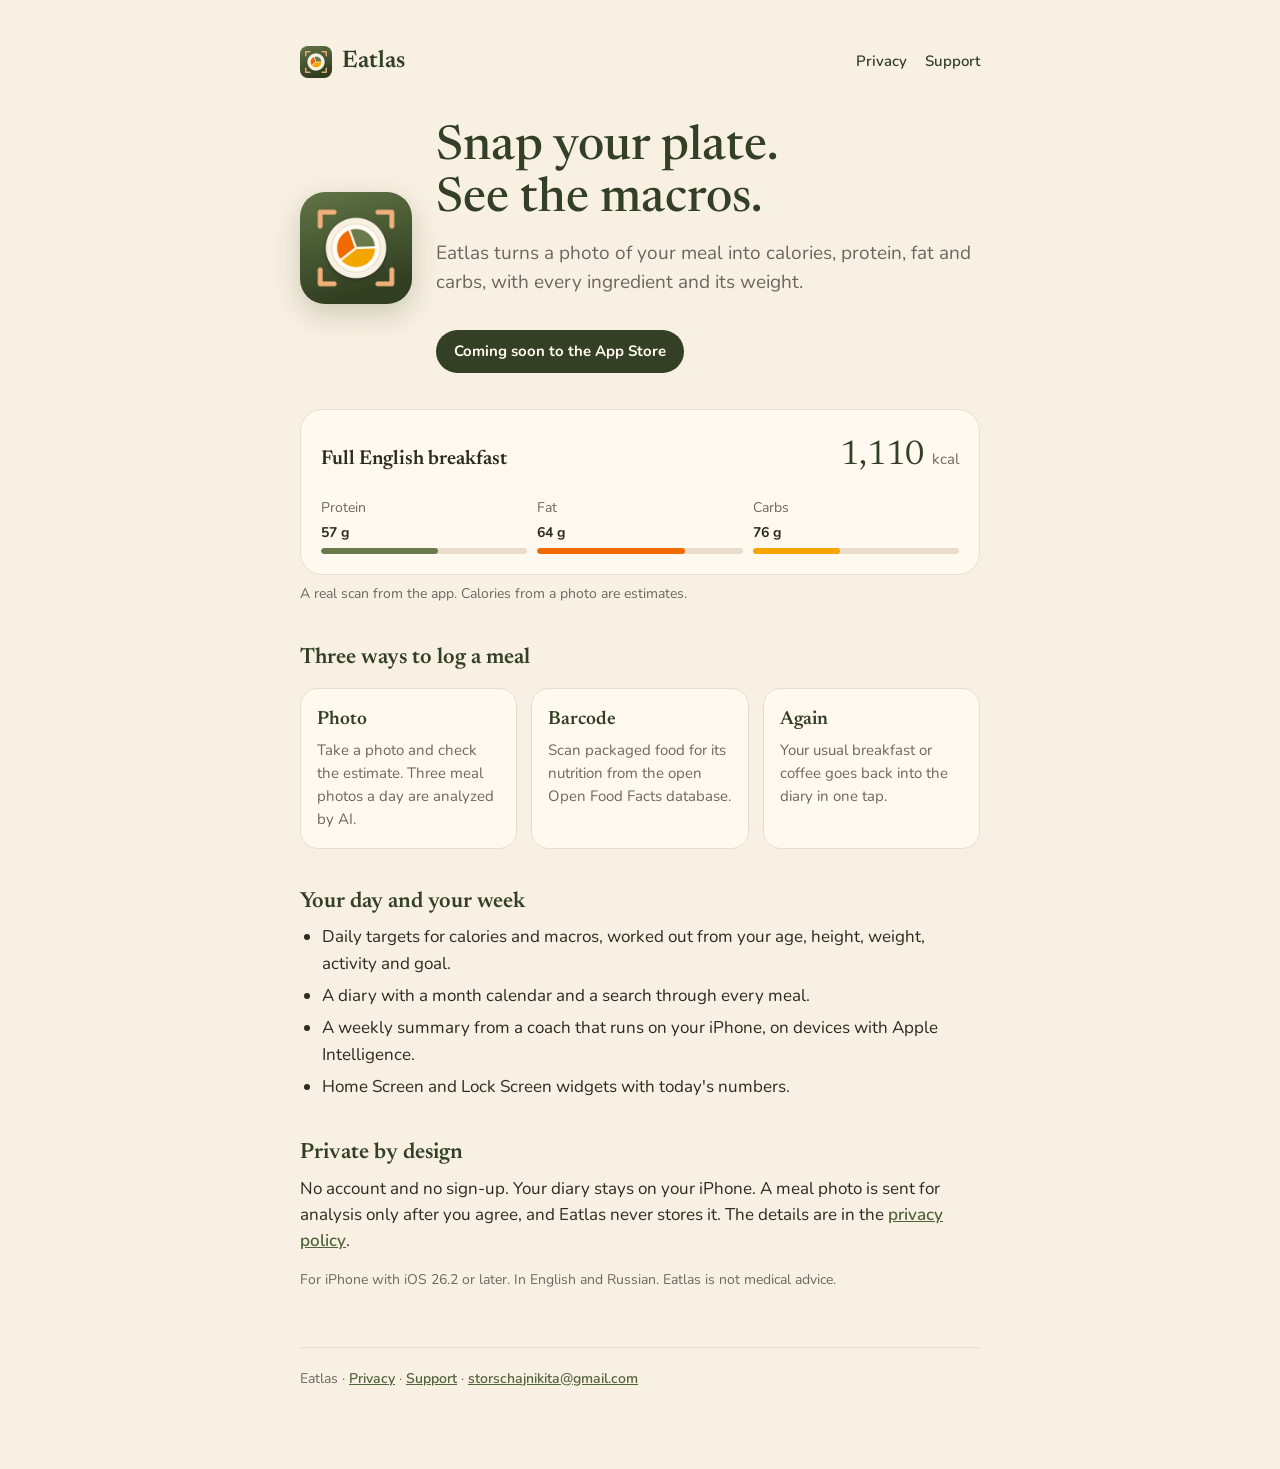
==== index.html @ 2243cfaa "Add the Eatlas landing page, privacy policy and support page Co-Authored-By: Claude Opus 5.5 <norepl" ====
<!doctype html>
<html lang="en">
<head>
<meta charset="utf-8">
<meta name="viewport" content="width=device-width, initial-scale=1, viewport-fit=cover">
<title>Eatlas · Photo Calorie Counter</title>
<meta name="description" content="Take a photo of your plate and see its calories, protein, fat and carbs. Coming soon to the App Store for iPhone.">
<link rel="preconnect" href="https://fonts.googleapis.com">
<link rel="preconnect" href="https://fonts.gstatic.com" crossorigin>
<link href="https://fonts.googleapis.com/css2?family=Newsreader:opsz,wght@6..72,500;6..72,600&family=Nunito:wght@400;600;700&display=swap" rel="stylesheet">
<link rel="icon" type="image/png" href="img/icon.png">
<link rel="apple-touch-icon" href="img/apple-touch-icon.png">
<link rel="stylesheet" href="style.css">
</head>
<body>
<main>
  <header class="site">
    <a class="wordmark" href="./"><img src="img/icon.png" alt="">Eatlas</a>
    <nav><a href="privacy.html">Privacy</a><a href="support.html">Support</a></nav>
  </header>

  <section class="hero">
    <img src="img/icon.png" alt="Eatlas app icon: a plate with a macro chart inside scan corners">
    <div>
      <h1>Snap your plate. See the macros.</h1>
      <p class="lead">Eatlas turns a photo of your meal into calories, protein, fat and carbs, with every ingredient and its weight.</p>
      <span class="soon">Coming soon to the App Store</span>
    </div>
  </section>

  <div class="plate" role="img" aria-label="Example: a full English breakfast, 1,110 kcal, protein 57 g, fat 64 g, carbs 76 g">
    <span class="dish">Full English breakfast</span>
    <span class="kcal">1,110 <small>kcal</small></span>
    <div class="macros">
      <div class="macro">Protein <b>57 g</b><span class="bar"><i style="width:57%;background:var(--protein)"></i></span></div>
      <div class="macro">Fat <b>64 g</b><span class="bar"><i style="width:72%;background:var(--fat)"></i></span></div>
      <div class="macro">Carbs <b>76 g</b><span class="bar"><i style="width:42%;background:var(--carbs)"></i></span></div>
    </div>
  </div>
  <p class="meta">A real scan from the app. Calories from a photo are estimates.</p>

  <h2>Three ways to log a meal</h2>
  <div class="ways">
    <div class="way"><h3>Photo</h3><p>Take a photo and check the estimate. Three meal photos a day are analyzed by AI.</p></div>
    <div class="way"><h3>Barcode</h3><p>Scan packaged food for its nutrition from the open Open Food Facts database.</p></div>
    <div class="way"><h3>Again</h3><p>Your usual breakfast or coffee goes back into the diary in one tap.</p></div>
  </div>

  <h2>Your day and your week</h2>
  <ul>
    <li>Daily targets for calories and macros, worked out from your age, height, weight, activity and goal.</li>
    <li>A diary with a month calendar and a search through every meal.</li>
    <li>A weekly summary from a coach that runs on your iPhone, on devices with Apple Intelligence.</li>
    <li>Home Screen and Lock Screen widgets with today's numbers.</li>
  </ul>

  <h2>Private by design</h2>
  <p>No account and no sign-up. Your diary stays on your iPhone. A meal photo is sent for analysis only after you agree, and Eatlas never stores it. The details are in the <a href="privacy.html">privacy policy</a>.</p>

  <p class="meta">For iPhone with iOS 26.2 or later. In English and Russian. Eatlas is not medical advice.</p>

  <footer>Eatlas · <a href="privacy.html">Privacy</a> · <a href="support.html">Support</a> ·
  <a href="mailto:storschajnikita@gmail.com">storschajnikita@gmail.com</a></footer>
</main>
</body>
</html>
---- style.css ----
:root {
  --bg: #F8F0E2;
  --surface: #FFF9EF;
  --text: #2C2A21;
  --muted: #6E675B;
  --line: #E9DECC;
  --olive: #52623B;
  --olive-dark: #344026;
  --olive-soft: #E5E9D9;
  --fat: #F06A00;
  --carbs: #F5A400;
  --protein: #6A7A4A;
  --serif: ui-serif, "Newsreader", "New York", Georgia, serif;
  --rounded: ui-rounded, "Nunito", "SF Pro Rounded", system-ui, -apple-system, sans-serif;
}

* { box-sizing: border-box; }

html { -webkit-text-size-adjust: 100%; }

body {
  margin: 0;
  background: var(--bg);
  color: var(--text);
  font-family: var(--rounded);
  font-size: 17px;
  line-height: 1.55;
}

main {
  max-width: 720px;
  margin: 0 auto;
  padding: 40px max(20px, env(safe-area-inset-right, 0px)) 80px max(20px, env(safe-area-inset-left, 0px));
}

header.site {
  display: flex;
  align-items: center;
  justify-content: space-between;
  gap: 16px;
  margin-bottom: 40px;
}

.wordmark {
  display: inline-flex;
  align-items: center;
  gap: 10px;
  font-family: var(--serif);
  font-weight: 600;
  font-size: 24px;
  color: var(--olive-dark);
  text-decoration: none;
}

.wordmark img { width: 32px; height: 32px; border-radius: 8px; }

header.site nav { display: flex; gap: 18px; font-size: 15px; font-weight: 600; }
header.site nav a { color: var(--olive-dark); text-decoration: none; padding: 10px 0; }
header.site nav a:hover { text-decoration: underline; }

h1 {
  font-family: var(--serif);
  font-weight: 500;
  font-size: clamp(32px, 7vw, 48px);
  line-height: 1.08;
  color: var(--olive-dark);
  margin: 0 0 12px;
  text-wrap: balance;
}

h2 {
  font-family: var(--serif);
  font-weight: 600;
  font-size: 22px;
  line-height: 1.25;
  color: var(--olive-dark);
  margin: 40px 0 8px;
}

h3 { font-size: 17px; font-weight: 700; margin: 28px 0 4px; }

p, ul { margin: 0 0 14px; }
ul { padding-left: 22px; }
li { margin-bottom: 6px; }

a { color: var(--olive); font-weight: 600; overflow-wrap: anywhere; }

.meta { font-size: 14px; color: var(--muted); }

.lead { font-size: 19px; color: var(--muted); max-width: 34em; }

.card {
  background: var(--surface);
  border: 1px solid var(--line);
  border-radius: 18px;
  padding: 18px 20px;
  margin: 24px 0;
}

footer {
  margin-top: 56px;
  padding-top: 20px;
  border-top: 1px solid var(--line);
  color: var(--muted);
  font-size: 14px;
}

/* Landing */

.hero { display: grid; grid-template-columns: 112px minmax(0, 1fr); gap: 24px; align-items: center; margin-bottom: 8px; }
.hero img { width: 112px; height: 112px; border-radius: 25px; box-shadow: 0 10px 28px rgba(52, 64, 38, .22); }
.soon {
  display: inline-block;
  margin-top: 18px;
  padding: 10px 18px;
  border-radius: 999px;
  background: var(--olive-dark);
  color: #FFF9EF;
  font-weight: 700;
  font-size: 15px;
}

.plate {
  margin: 36px 0 8px;
  background: var(--surface);
  border: 1px solid var(--line);
  border-radius: 22px;
  padding: 20px;
  display: grid;
  grid-template-columns: minmax(0, 1fr) auto;
  gap: 8px 16px;
  align-items: baseline;
}
.plate .dish { font-family: var(--serif); font-size: 20px; font-weight: 600; }
.plate .kcal { font-family: var(--serif); font-size: 34px; font-variant-numeric: tabular-nums; color: var(--olive-dark); }
.plate .kcal small { font-family: var(--rounded); font-size: 15px; color: var(--muted); }
.macros { grid-column: 1 / -1; display: grid; grid-template-columns: repeat(3, minmax(0, 1fr)); gap: 10px; margin-top: 6px; }
.macro { display: flex; flex-direction: column; gap: 4px; font-size: 14px; color: var(--muted); }
.macro b { color: var(--text); font-variant-numeric: tabular-nums; }
.bar { height: 6px; border-radius: 3px; background: var(--line); overflow: hidden; }
.bar i { display: block; height: 100%; border-radius: 3px; }

.ways { display: grid; grid-template-columns: repeat(3, minmax(0, 1fr)); gap: 14px; margin: 16px 0; }
.way { background: var(--surface); border: 1px solid var(--line); border-radius: 18px; padding: 16px; }
.way h3 { margin: 0 0 4px; font-family: var(--serif); font-size: 19px; font-weight: 600; color: var(--olive-dark); }
.way p { margin: 0; font-size: 15px; color: var(--muted); }

@media (max-width: 560px) {
  .hero { grid-template-columns: 1fr; gap: 16px; }
  .hero img { width: 88px; height: 88px; border-radius: 20px; }
  .ways { grid-template-columns: 1fr; }
  header.site { flex-wrap: wrap; }
}
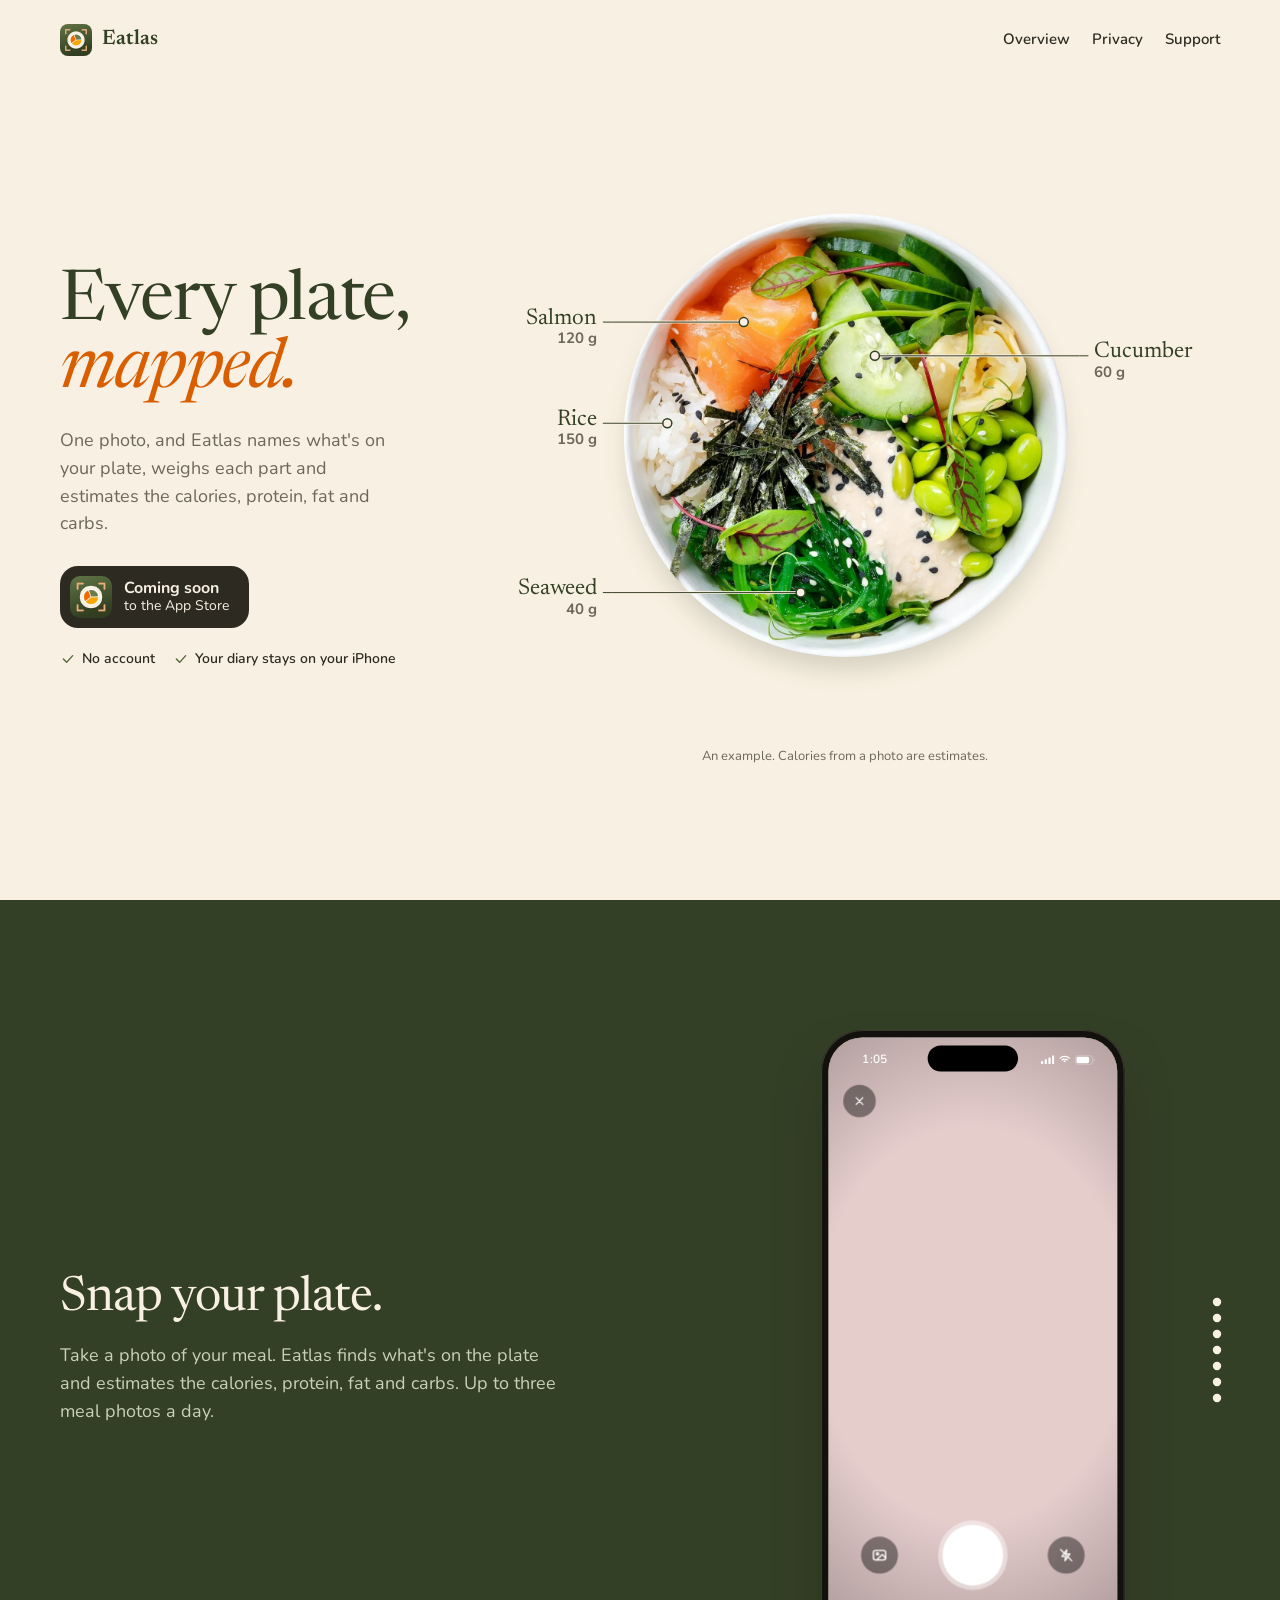
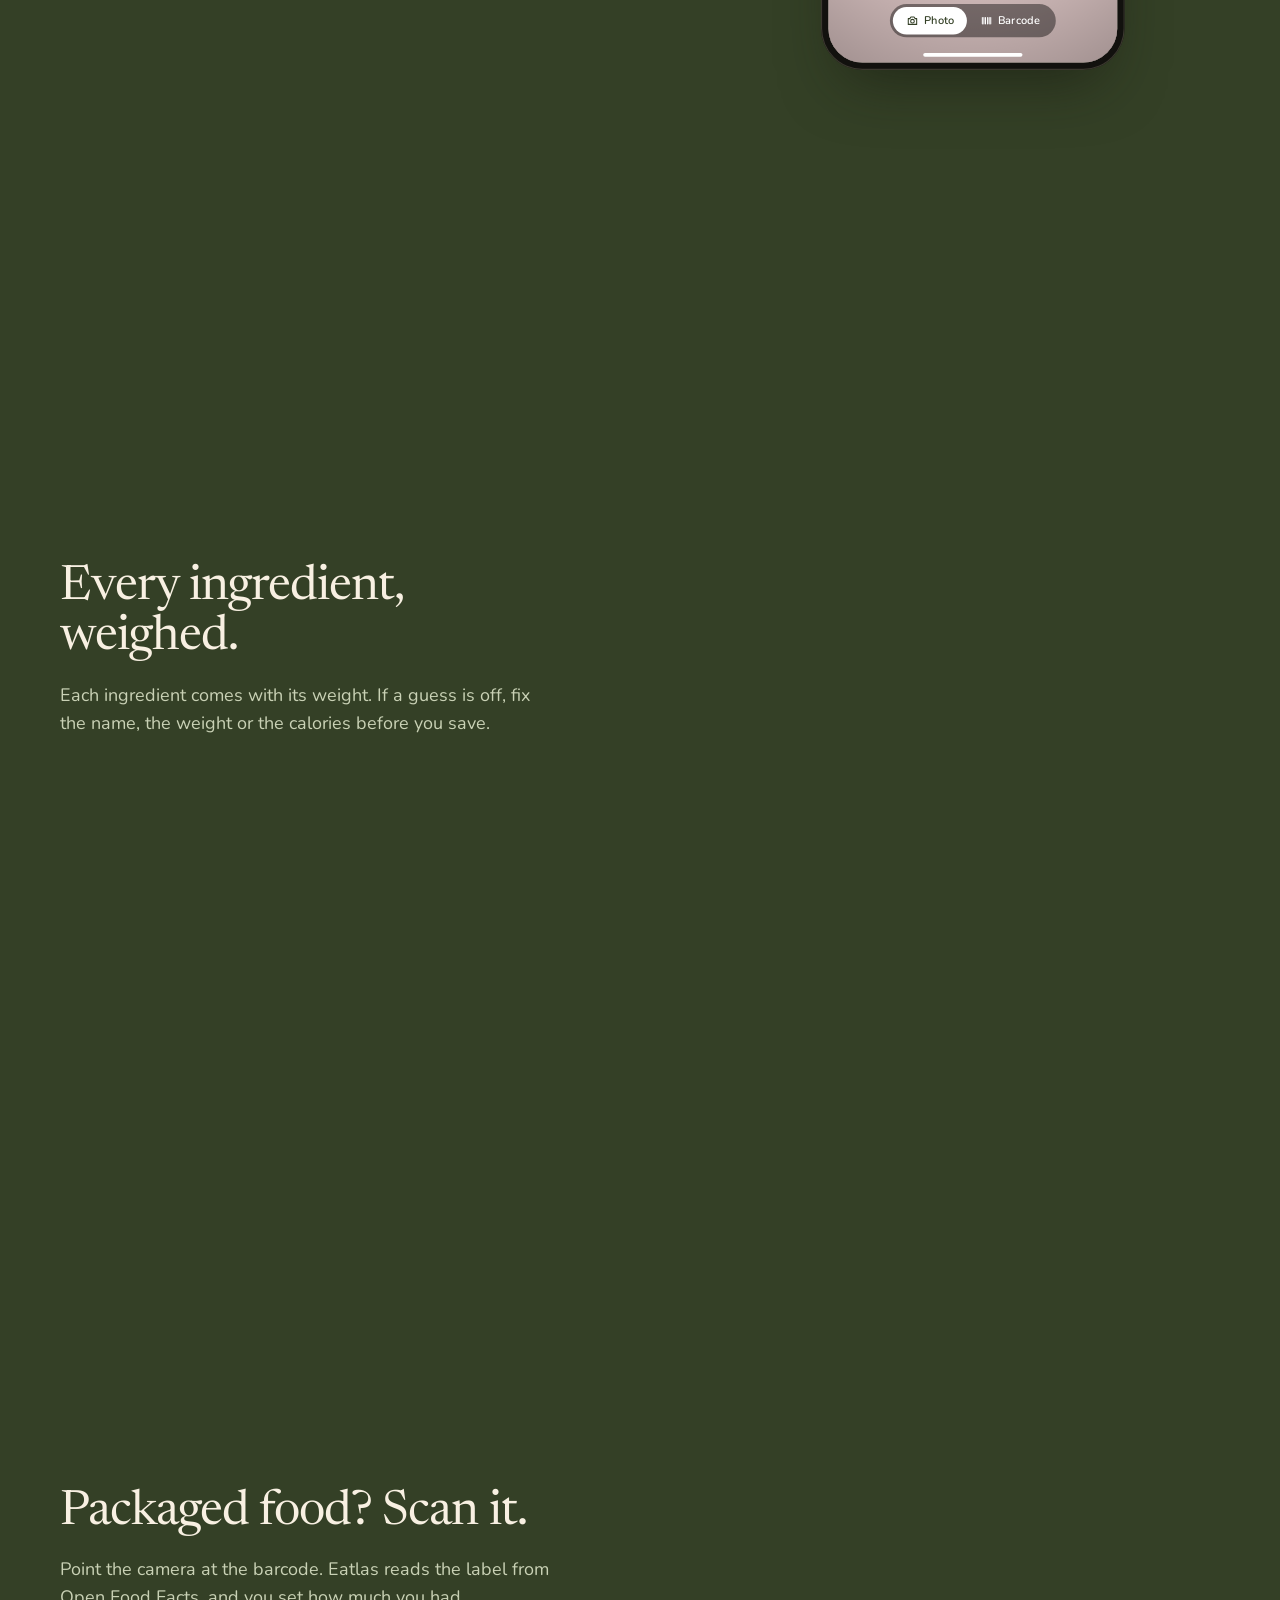
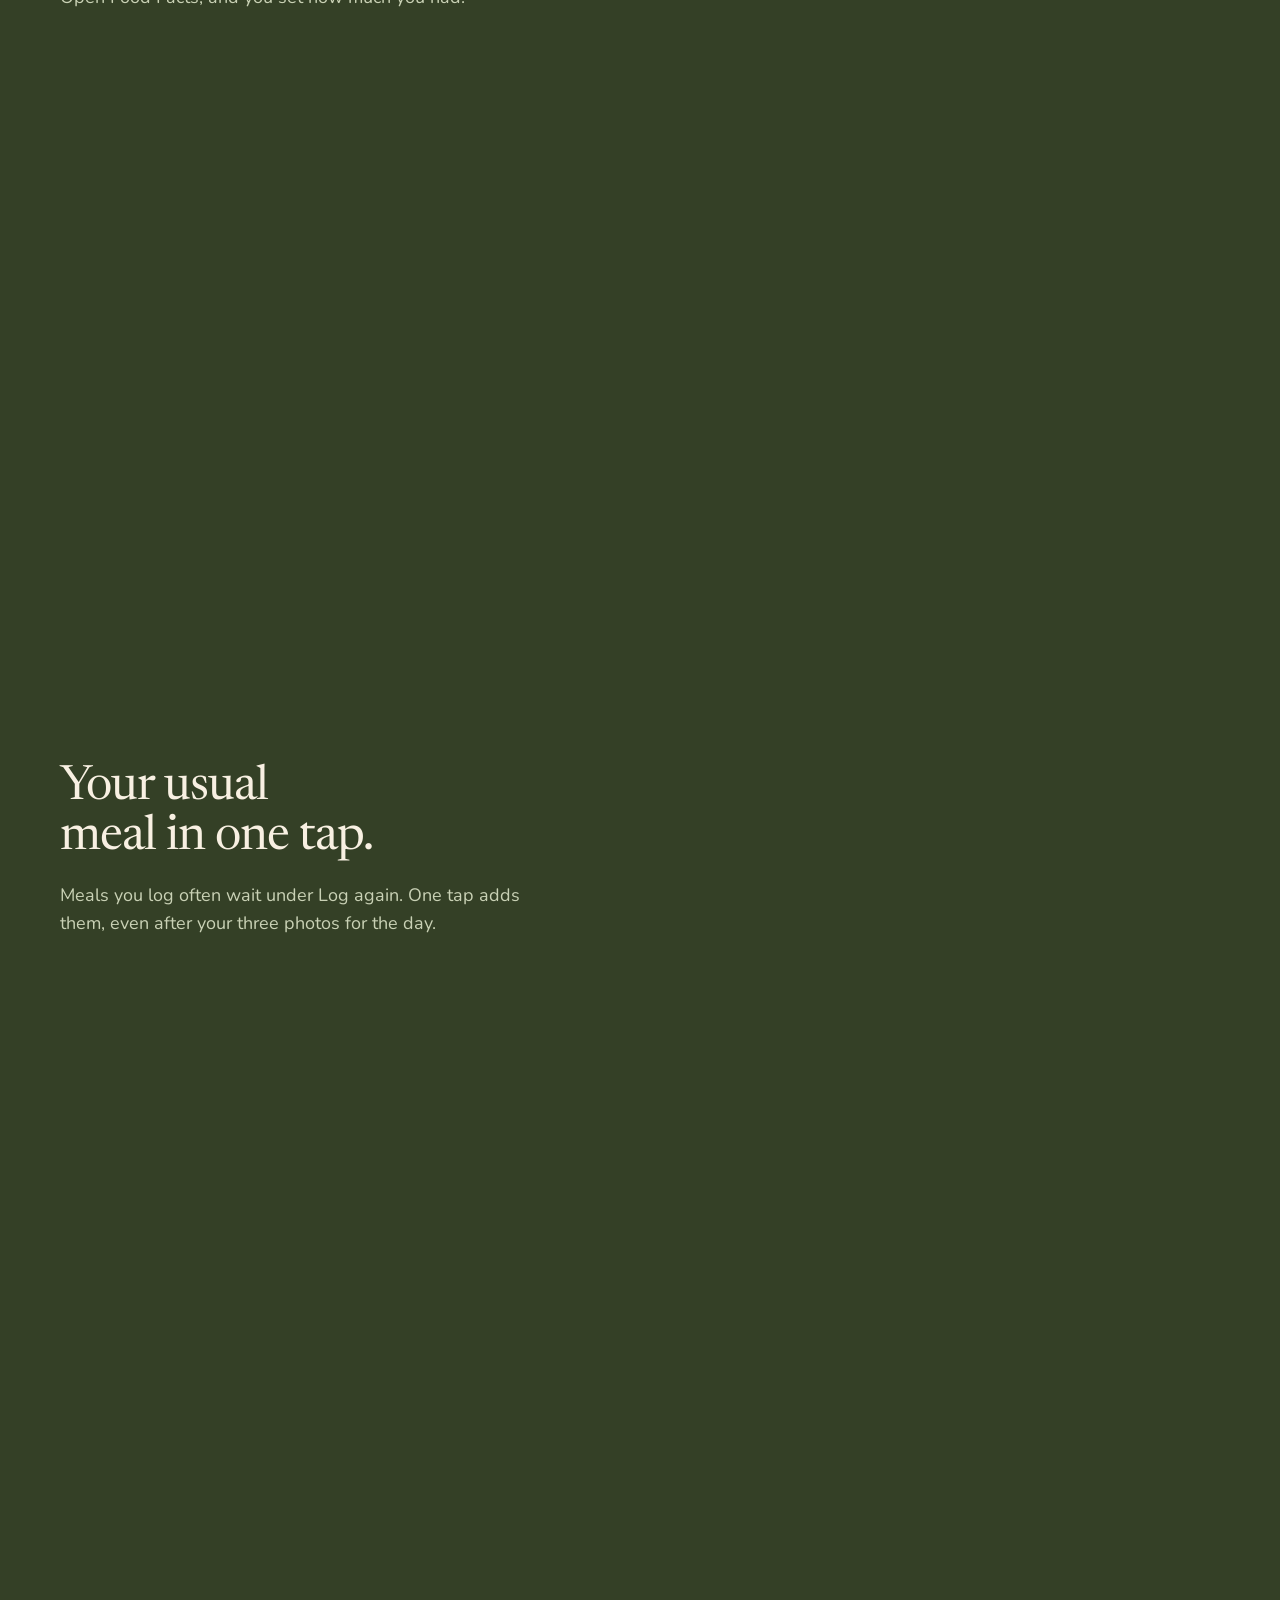
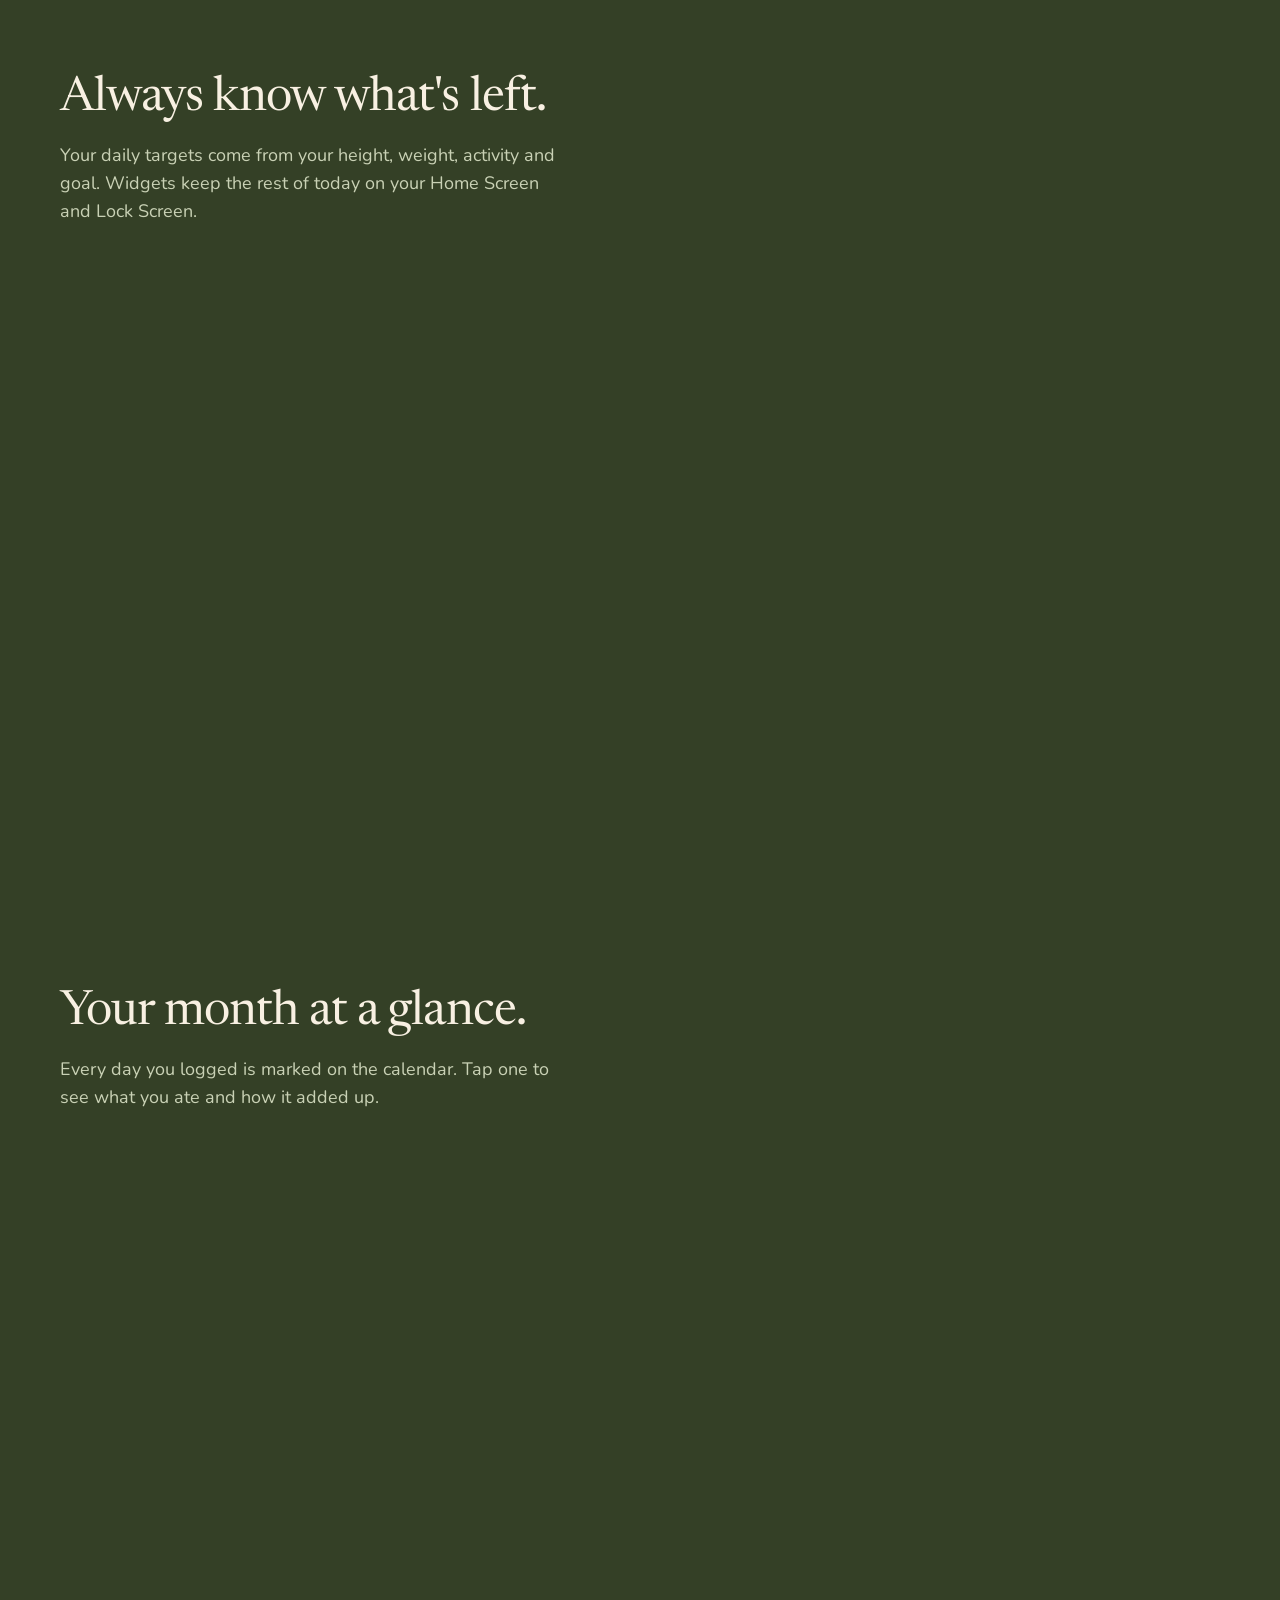
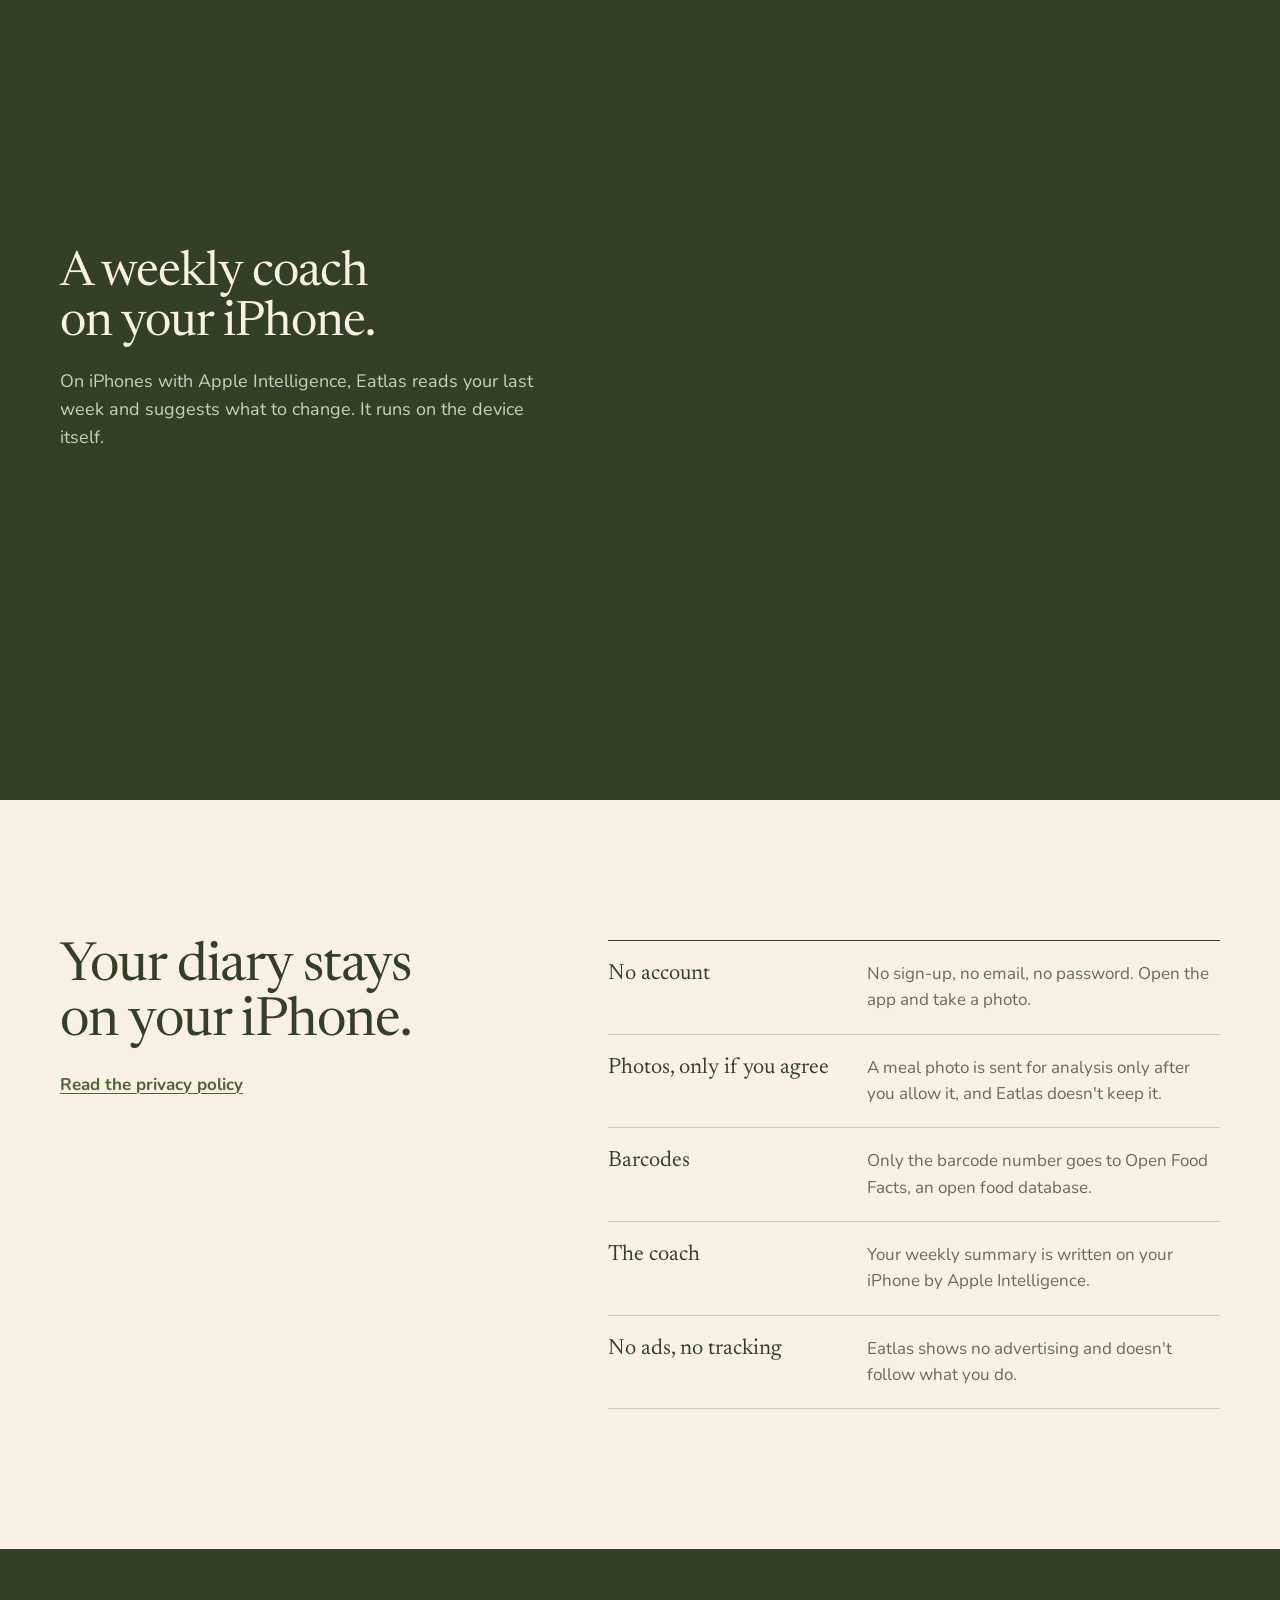
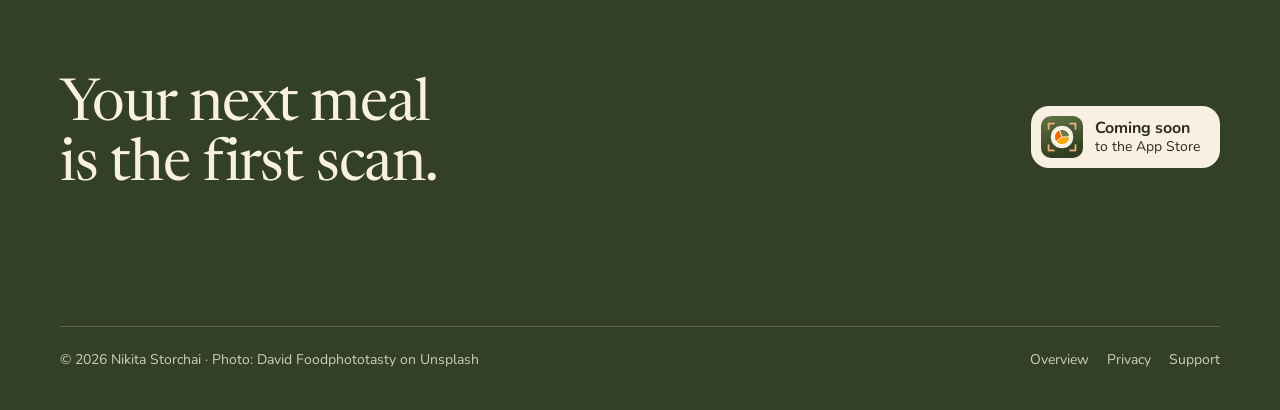
==== commit c5c2d31a: "Rebuild the landing page around a mapped plate and a step-by-step story The hero is a real top-down " ====
--- a/index.html
+++ b/index.html
@@ -4,63 +4,126 @@
 <meta charset="utf-8">
 <meta name="viewport" content="width=device-width, initial-scale=1, viewport-fit=cover">
 <title>Eatlas · Photo Calorie Counter</title>
-<meta name="description" content="Take a photo of your plate and see its calories, protein, fat and carbs. Coming soon to the App Store for iPhone.">
+<meta name="description" content="Take a photo of your plate and Eatlas names every ingredient, weighs it and estimates the calories, protein, fat and carbs. No account. Coming soon to the App Store for iPhone.">
+<meta property="og:type" content="website">
+<meta property="og:title" content="Eatlas: Photo Calorie Counter">
+<meta property="og:description" content="Take a photo of your plate and Eatlas names every ingredient, weighs it and estimates the calories, protein, fat and carbs.">
+<meta property="og:url" content="https://ogphantom.github.io/eatlas-site/">
+<meta name="theme-color" content="#F8F0E2">
+<link rel="icon" type="image/png" href="img/icon.png">
+<link rel="apple-touch-icon" href="img/apple-touch-icon.png">
 <link rel="preconnect" href="https://fonts.googleapis.com">
 <link rel="preconnect" href="https://fonts.gstatic.com" crossorigin>
-<link href="https://fonts.googleapis.com/css2?family=Newsreader:opsz,wght@6..72,500;6..72,600&family=Nunito:wght@400;600;700&display=swap" rel="stylesheet">
-<link rel="icon" type="image/png" href="img/icon.png">
-<link rel="apple-touch-icon" href="img/apple-touch-icon.png">
-<link rel="stylesheet" href="style.css">
+<link rel="stylesheet" href="https://fonts.googleapis.com/css2?family=Newsreader:ital,opsz,wght@0,6..72,400;0,6..72,600;1,6..72,400&family=Nunito:wght@400;500;600;700&display=swap">
+<link rel="preload" as="image" href="img/plate.webp" type="image/webp">
+<link rel="stylesheet" href="assets/eatlas.css?v=59e4a2d7">
 </head>
 <body>
 <main>
-  <header class="site">
-    <a class="wordmark" href="./"><img src="img/icon.png" alt="">Eatlas</a>
-    <nav><a href="privacy.html">Privacy</a><a href="support.html">Support</a></nav>
-  </header>
-
   <section class="hero">
-    <img src="img/icon.png" alt="Eatlas app icon: a plate with a macro chart inside scan corners">
-    <div>
-      <h1>Snap your plate. See the macros.</h1>
-      <p class="lead">Eatlas turns a photo of your meal into calories, protein, fat and carbs, with every ingredient and its weight.</p>
-      <span class="soon">Coming soon to the App Store</span>
+    <div class="wrap">
+      <header class="site"><a class="word" href="./"><img src="img/icon.png" alt="">Eatlas</a><nav aria-label="Site"><a href="./" aria-current="page">Overview</a><a href="privacy.html">Privacy</a><a href="support.html">Support</a></nav></header>
+      <div class="grid">
+        <div>
+          <h1>Every plate, <em>mapped.</em></h1>
+          <p class="lede">One photo, and Eatlas names what's on your plate, weighs each part and estimates the calories, protein, fat and carbs.</p>
+          <div class="store"><img src="img/icon.png" alt=""><span><b>Coming soon</b>to the App Store</span></div>
+          <ul class="facts">
+            <li><svg class="ico" width="16" height="16" viewBox="0 0 24 24" aria-hidden="true"><path d="M5 12l5 5 9-10"/></svg>No account</li>
+            <li><svg class="ico" width="16" height="16" viewBox="0 0 24 24" aria-hidden="true"><path d="M5 12l5 5 9-10"/></svg>Your diary stays on your iPhone</li>
+          </ul>
+        </div>
+        <figure class="atlas">
+          <svg viewBox="0 0 1000 700" role="img" aria-label="A salmon poke bowl, mapped: salmon 120 g, rice 150 g, seaweed 40 g, cucumber 60 g, edamame 50 g and sesame sauce 20 g; about 623 kcal">
+            <defs>
+              <linearGradient id="sw" x1="0" y1="0" x2="0" y2="1"><stop offset="0" stop-color="#EFAE79" stop-opacity="0"/><stop offset=".9" stop-color="#EFAE79" stop-opacity=".55"/><stop offset="1" stop-color="#F06A00"/></linearGradient>
+              <clipPath id="bc"><circle cx="500" cy="350" r="296"/></clipPath>
+              <filter id="sh" x="-20%" y="-20%" width="140%" height="140%"><feGaussianBlur stdDeviation="18"/></filter>
+            </defs>
+            <circle cx="500" cy="372" r="288" fill="#344026" opacity=".2" filter="url(#sh)"/>
+            <image href="img/plate.webp" x="193.9" y="43.9" width="612.2" height="612.2" clip-path="url(#bc)"/>
+            <g clip-path="url(#bc)"><rect class="sweep" x="180" y="-70" width="640" height="120"/></g>
+          </svg>
+          <p class="total" aria-hidden="true"><b><span data-t="k">0</span> kcal</b> <span><i>· </i>protein <span data-t="p">0</span> g</span> <span>· fat <span data-t="f">0</span> g</span> <span>· carbs <span data-t="c">0</span> g</span></p>
+          <ul aria-hidden="true"></ul>
+          <figcaption>An example. Calories from a photo are estimates.</figcaption>
+        </figure>
+      </div>
     </div>
   </section>
 
-  <div class="plate" role="img" aria-label="Example: a full English breakfast, 1,110 kcal, protein 57 g, fat 64 g, carbs 76 g">
-    <span class="dish">Full English breakfast</span>
-    <span class="kcal">1,110 <small>kcal</small></span>
-    <div class="macros">
-      <div class="macro">Protein <b>57 g</b><span class="bar"><i style="width:57%;background:var(--protein)"></i></span></div>
-      <div class="macro">Fat <b>64 g</b><span class="bar"><i style="width:72%;background:var(--fat)"></i></span></div>
-      <div class="macro">Carbs <b>76 g</b><span class="bar"><i style="width:42%;background:var(--carbs)"></i></span></div>
+  <section class="story" id="story" aria-label="How Eatlas works">
+    <div class="wrap grid">
+      <div class="steps">
+        <div class="step" data-bg="#344026" data-fg="#F8F0E2" data-sub="#C9D1B5">
+          <h2>Snap your plate.</h2>
+          <p>Take a photo of your meal. Eatlas finds what's on the plate and estimates the calories, protein, fat and carbs. Up to three meal photos a day.</p>
+          <div class="devwrap inline" data-scene="0" aria-hidden="true"></div>
+        </div>
+        <div class="step" data-bg="#F8F0E2" data-fg="#344026" data-sub="#6E675B">
+          <h2>Every ingredient, weighed.</h2>
+          <p>Each ingredient comes with its weight. If a guess is off, fix the name, the weight or the calories before you save.</p>
+          <div class="devwrap inline" data-scene="1" aria-hidden="true"></div>
+        </div>
+        <div class="step" data-bg="#F8F0E2" data-fg="#344026" data-sub="#6E675B">
+          <h2>Packaged food? Scan it.</h2>
+          <p>Point the camera at the barcode. Eatlas reads the label from Open Food Facts, and you set how much you had.</p>
+          <div class="devwrap inline" data-scene="2" aria-hidden="true"></div>
+        </div>
+        <div class="step" data-bg="#FBE6D3" data-fg="#344026" data-sub="#6E675B">
+          <h2>Your usual meal in one tap.</h2>
+          <p>Meals you log often wait under Log again. One tap adds them, even after your three photos for the day.</p>
+          <div class="devwrap inline" data-scene="3" aria-hidden="true"></div>
+        </div>
+        <div class="step" data-bg="#F8F0E2" data-fg="#344026" data-sub="#6E675B">
+          <h2>Always know what's left.</h2>
+          <p>Your daily targets come from your height, weight, activity and goal. Widgets keep the rest of today on your Home Screen and Lock Screen.</p>
+          <div class="devwrap inline" data-scene="4" aria-hidden="true"></div>
+        </div>
+        <div class="step" data-bg="#344026" data-fg="#F8F0E2" data-sub="#C9D1B5">
+          <h2>Your month at a glance.</h2>
+          <p>Every day you logged is marked on the calendar. Tap one to see what you ate and how it added up.</p>
+          <div class="devwrap inline" data-scene="5" aria-hidden="true"></div>
+        </div>
+        <div class="step" data-bg="#2C2A21" data-fg="#F8F0E2" data-sub="#B9B1A2">
+          <h2>A weekly coach on your iPhone.</h2>
+          <p>On iPhones with Apple Intelligence, Eatlas reads your last week and suggests what to change. It runs on the device itself.</p>
+          <div class="devwrap inline" data-scene="6" aria-hidden="true"></div>
+        </div>
+      </div>
+      <div class="sticky" aria-hidden="true">
+        <div class="devwrap" data-stage></div>
+        <div class="dots"><i class="on"></i><i></i><i></i><i></i><i></i><i></i><i></i></div>
+      </div>
     </div>
-  </div>
-  <p class="meta">A real scan from the app. Calories from a photo are estimates.</p>
+  </section>
 
-  <h2>Three ways to log a meal</h2>
-  <div class="ways">
-    <div class="way"><h3>Photo</h3><p>Take a photo and check the estimate. Three meal photos a day are analyzed by AI.</p></div>
-    <div class="way"><h3>Barcode</h3><p>Scan packaged food for its nutrition from the open Open Food Facts database.</p></div>
-    <div class="way"><h3>Again</h3><p>Your usual breakfast or coffee goes back into the diary in one tap.</p></div>
-  </div>
+  <section class="private">
+    <div class="wrap grid">
+      <div>
+        <h2>Your diary stays on your iPhone.</h2>
+        <a class="more" href="privacy.html">Read the privacy policy</a>
+      </div>
+      <dl>
+        <div><dt>No account</dt><dd>No sign-up, no email, no password. Open the app and take a photo.</dd></div>
+        <div><dt>Photos, only if you agree</dt><dd>A meal photo is sent for analysis only after you allow it, and Eatlas doesn't keep it.</dd></div>
+        <div><dt>Barcodes</dt><dd>Only the barcode number goes to Open Food Facts, an open food database.</dd></div>
+        <div><dt>The coach</dt><dd>Your weekly summary is written on your iPhone by Apple Intelligence.</dd></div>
+        <div><dt>No ads, no tracking</dt><dd>Eatlas shows no advertising and doesn't follow what you do.</dd></div>
+      </dl>
+    </div>
+  </section>
 
-  <h2>Your day and your week</h2>
-  <ul>
-    <li>Daily targets for calories and macros, worked out from your age, height, weight, activity and goal.</li>
-    <li>A diary with a month calendar and a search through every meal.</li>
-    <li>A weekly summary from a coach that runs on your iPhone, on devices with Apple Intelligence.</li>
-    <li>Home Screen and Lock Screen widgets with today's numbers.</li>
-  </ul>
-
-  <h2>Private by design</h2>
-  <p>No account and no sign-up. Your diary stays on your iPhone. A meal photo is sent for analysis only after you agree, and Eatlas never stores it. The details are in the <a href="privacy.html">privacy policy</a>.</p>
-
-  <p class="meta">For iPhone with iOS 26.2 or later. In English and Russian. Eatlas is not medical advice.</p>
-
-  <footer>Eatlas · <a href="privacy.html">Privacy</a> · <a href="support.html">Support</a> ·
-  <a href="mailto:storschajnikita@gmail.com">storschajnikita@gmail.com</a></footer>
+  <section class="end">
+    <div class="wrap">
+      <div class="grid">
+        <h2>Your next meal is the first scan.</h2>
+        <div class="store light"><img src="img/icon.png" alt=""><span><b>Coming soon</b>to the App Store</span></div>
+      </div>
+      <footer class="foot"><span>© 2026 Nikita Storchai · Photo: David Foodphototasty on Unsplash</span><nav aria-label="Footer"><a href="./">Overview</a><a href="privacy.html">Privacy</a><a href="support.html">Support</a></nav></footer>
+    </div>
+  </section>
 </main>
+<script src="assets/eatlas.js?v=c442934b"></script>
 </body>
 </html>
--- a/assets/eatlas.css
+++ b/assets/eatlas.css
@@ -0,0 +1,431 @@
+/* Eatlas site. Colours and type are the app's NutriColors and NutriTypography. */
+:root {
+  --cream: #F8F0E2; --surface: #FFF9EF; --elev: #FFFCF5;
+  --olive: #52623B; --olive-dark: #344026; --olive-soft: #E5E9D9;
+  --apricot: #EFAE79; --apricot-soft: #FBE6D3; --apricot-ink: #9A5320; --sand: #E9D9BE;
+  --protein: #6A7A4A; --fat: #F06A00; --carbs: #F5A400;
+  --protein-ink: #52623B; --fat-ink: #B04A00; --carbs-ink: #8A5A00;
+  --ink: #2C2A21; --text: #2C2A21; --muted: #6E675B; --divider: #E9DECC;
+  --on-olive: #C9D1B5; --on-ink: #B9B1A2;
+  --serif: ui-serif, "New York", "Newsreader", Georgia, serif;
+  --round: ui-rounded, "SF Pro Rounded", "Nunito", system-ui, -apple-system, sans-serif;
+  --gl: max(20px, env(safe-area-inset-left, 0px));
+  --gr: max(20px, env(safe-area-inset-right, 0px));
+  color-scheme: light;
+}
+* { box-sizing: border-box; }
+html { -webkit-text-size-adjust: 100%; }
+body { margin: 0; font: 400 17px/1.55 var(--round); color: var(--text); background: var(--cream); -webkit-font-smoothing: antialiased; }
+img { display: block; max-width: 100%; }
+h1, h2, h3, p, ul, ol, dl, dd { margin: 0; }
+h1, h2, h3 { text-wrap: balance; font-weight: 400; }
+a { color: inherit; text-underline-offset: .18em; text-decoration-thickness: 1px; }
+::selection { background: var(--apricot); color: var(--ink); }
+:focus-visible { outline: 3px solid var(--olive-dark); outline-offset: 3px; border-radius: 6px; }
+.end :focus-visible, .story :focus-visible { outline-color: currentColor; }
+.wrap { max-width: 1200px; margin: 0 auto; padding-left: var(--gl); padding-right: var(--gr); }
+.vh { position: absolute; width: 1px; height: 1px; overflow: hidden; clip: rect(0 0 0 0); white-space: nowrap; }
+
+/* ===== header, store pill, facts ===== */
+.site { display: flex; flex-wrap: wrap; align-items: center; justify-content: space-between; gap: 8px 16px; padding-block: 18px; }
+.site .word { display: flex; align-items: center; gap: 10px; font: 600 21px/1 var(--serif); text-decoration: none; color: var(--olive-dark); }
+.site .word img { width: 32px; height: 32px; border-radius: 8px; }
+.site nav { display: flex; gap: 22px; font-size: 15px; font-weight: 600; }
+.site nav a { text-decoration: none; padding-block: 10px; }
+.site nav a:hover, .foot a:hover { text-decoration: underline; }
+.store { display: inline-flex; align-items: center; gap: 12px; padding: 10px 20px 10px 10px; border-radius: 18px; background: var(--ink); color: var(--cream); line-height: 1.2; font-size: 14px; text-decoration: none; }
+.store img { width: 42px; height: 42px; border-radius: 10px; }
+.store b { display: block; font-size: 16px; font-weight: 700; }
+.store.light { background: var(--cream); color: var(--ink); }
+.facts { display: flex; flex-wrap: wrap; gap: 6px 18px; margin-top: 20px; padding: 0; list-style: none; font-size: 14px; font-weight: 600; }
+.facts li { display: flex; align-items: center; gap: 6px; }
+.facts svg { color: var(--olive); flex: none; }
+
+/* ===== hero: the plate, mapped ===== */
+.hero { overflow-x: clip; }
+.hero > .wrap { min-height: 100svh; display: flex; flex-direction: column; }
+.hero .grid { flex: 1; display: grid; grid-template-columns: minmax(0, .8fr) minmax(0, 1.55fr); gap: 24px; align-items: center; padding-block: 8px 48px; }
+.hero h1 { font: 400 clamp(48px, min(5.4vw, 9.4vh), 84px)/.98 var(--serif); letter-spacing: -.02em; color: var(--olive-dark); }
+.hero h1 em { display: block; font-style: italic; color: #D85E00; } /* the app's fat orange, darkened to 3.4:1 on cream */
+.hero .lede { margin-top: 22px; color: var(--muted); max-width: 30ch; font-size: 18px; }
+.hero .store { margin-top: 28px; }
+.atlas { position: relative; margin: 0; }
+.atlas svg { width: 100%; height: auto; display: block; overflow: visible; }
+.atlas .lab { font-family: var(--serif); font-size: 30px; fill: var(--olive-dark); }
+.atlas .sub { font-family: var(--round); font-size: 20px; font-weight: 700; fill: var(--muted); }
+.atlas .ln { fill: none; stroke: var(--olive-dark); stroke-width: 1.3; stroke-dasharray: 700; stroke-dashoffset: 700; transition: stroke-dashoffset 1s cubic-bezier(.4, 0, .2, 1); }
+.atlas .ln.halo { stroke: var(--cream); stroke-width: 4; stroke-linecap: round; opacity: .85; }
+.atlas .pt { fill: var(--cream); stroke: var(--olive-dark); stroke-width: 2; opacity: 0; transition: opacity .3s ease; }
+.atlas .tx { opacity: 0; transition: opacity .5s ease .5s; }
+.atlas .on .ln { stroke-dashoffset: 0; }
+.atlas .on .pt, .atlas .on .tx { opacity: 1; }
+.atlas .sweep { fill: url(#sw); opacity: 0; }
+.atlas.scan .sweep { animation: sweep 1.6s cubic-bezier(.45, 0, .3, 1); }
+@keyframes sweep { 0% { opacity: 1; transform: translateY(0); } 100% { opacity: 1; transform: translateY(640px); } }
+.atlas .total { text-align: center; margin-top: 6px; font: 400 clamp(20px, 2vw, 26px)/1.3 var(--serif); color: var(--olive-dark); }
+.atlas .total b { font-weight: 600; }
+.atlas .total span { white-space: nowrap; }
+.atlas .total i { font-style: normal; }
+.atlas .total, .atlas ul { opacity: 0; transform: translateY(6px); transition: opacity .5s ease, transform .5s ease; }
+.atlas.done .total, .atlas.done ul { opacity: 1; transform: none; }
+.atlas [data-t] { font-variant-numeric: tabular-nums; }
+.atlas ul { display: none; }
+.atlas figcaption { margin-top: 10px; text-align: center; font-size: 13px; color: var(--muted); }
+
+/* ===== the story: steps on the left, one phone on the right ===== */
+.story { --bg: var(--olive-dark); --fg: var(--cream); --sub: var(--on-olive); background: var(--bg); color: var(--fg); transition: background-color .6s ease, color .6s ease; }
+.story .grid { display: grid; grid-template-columns: minmax(0, 1fr) minmax(0, .8fr); gap: 48px; }
+.story .grid > * { min-width: 0; }
+.step { height: 100svh; min-height: 560px; display: flex; flex-direction: column; justify-content: center; max-width: 31rem; }
+.step h2 { font: 400 clamp(34px, 3.8vw, 56px)/1.04 var(--serif); letter-spacing: -.02em; }
+.step p { margin-top: 18px; font-size: 18px; color: var(--sub); transition: color .6s ease; }
+.step .inline { display: none; }
+.sticky { position: sticky; top: 0; height: 100svh; display: flex; align-items: center; justify-content: center; }
+.sticky .devwrap { transition: opacity .3s ease; }
+.dots { position: absolute; right: 0; top: 50%; transform: translateY(-50%); display: grid; gap: 10px; }
+.dots i { width: 6px; height: 6px; border-radius: 50%; background: currentColor; opacity: .25; transition: opacity .3s, transform .3s; }
+.dots i.on { opacity: 1; transform: scale(1.4); }
+
+/* ===== privacy and the end ===== */
+.private { padding-block: clamp(72px, 11vw, 140px); }
+.private .grid { display: grid; grid-template-columns: minmax(0, .9fr) minmax(0, 1.1fr); gap: 48px; align-items: start; }
+.private h2 { font: 400 clamp(36px, 4.2vw, 60px)/1.02 var(--serif); letter-spacing: -.02em; color: var(--olive-dark); }
+.private .more { display: inline-block; margin-top: 22px; font-weight: 700; color: var(--olive); }
+.private dl { border-top: 1px solid var(--olive-dark); }
+.private dl div { display: grid; grid-template-columns: minmax(0, .8fr) minmax(0, 1.2fr); gap: 24px; padding-block: 20px; border-bottom: 1px solid rgba(52, 64, 38, .22); }
+.private dt { font: 400 22px/1.25 var(--serif); color: var(--olive-dark); }
+.private dd { color: var(--muted); }
+.end { background: var(--olive-dark); color: var(--cream); }
+.end .grid { display: flex; align-items: center; justify-content: space-between; gap: 32px; flex-wrap: wrap; padding-block: clamp(72px, 10vw, 128px); }
+.end h2 { font: 400 clamp(36px, 4.6vw, 64px)/1.02 var(--serif); letter-spacing: -.02em; max-width: 14ch; }
+.foot { display: flex; justify-content: space-between; flex-wrap: wrap; gap: 8px 24px; padding-block: 22px 40px; border-top: 1px solid rgba(201, 209, 181, .25); font-size: 14px; color: var(--on-olive); }
+.foot a { text-decoration: none; }
+.foot nav { display: flex; gap: 18px; }
+
+/* ===== the live phone: the app at its real 390 × 844 pt, scaled with --s ===== */
+.devwrap { --s: .62; width: calc(410px * var(--s)); height: calc(864px * var(--s)); flex: none; position: relative; }
+.dev { position: absolute; inset: 0 auto auto 0; width: 410px; height: 864px; padding: 10px; border-radius: 56px; background: #12110E; box-shadow: inset 0 0 0 1.5px #3B382F, 0 40px 80px -30px rgba(20, 24, 14, .6); transform: scale(var(--s)); transform-origin: 0 0; }
+.dev .island { position: absolute; top: 21px; left: 50%; width: 122px; height: 35px; margin-left: -61px; border-radius: 18px; background: #000; z-index: 30; }
+.scr { position: relative; width: 390px; height: 844px; border-radius: 46px; overflow: hidden; background: var(--cream); color: var(--text); font-family: var(--round); font-size: 17px; line-height: 1.3; text-align: left; user-select: none; -webkit-user-select: none; }
+.scr .sb { position: absolute; top: 0; left: 0; right: 0; height: 54px; display: flex; justify-content: space-between; align-items: center; padding: 6px 30px 0 46px; font: 600 16px var(--round); z-index: 25; color: var(--text); }
+.scr .sb.light { color: #fff; }
+.scr .sb .ic { display: flex; gap: 6px; align-items: center; }
+.scr .home-ind { position: absolute; left: 50%; bottom: 8px; width: 134px; height: 5px; margin-left: -67px; border-radius: 3px; background: var(--text); z-index: 26; }
+.scr .home-ind.light { background: #fff; }
+.ico { fill: none; stroke: currentColor; stroke-width: 2; stroke-linecap: round; stroke-linejoin: round; }
+.layer { position: absolute; inset: 0; transition: opacity .35s ease, transform .45s cubic-bezier(.3, 1, .4, 1); }
+.layer.off { opacity: 0; pointer-events: none; }
+.tap { animation: tap .45s ease; }
+@keyframes tap { 40% { transform: scale(.95); filter: brightness(.94); } }
+.tnum { font-variant-numeric: tabular-nums; }
+
+/* app chrome: screen titles, cards, the tab bar */
+.app { position: absolute; inset: 0; padding: 62px 20px 0; }
+.app .title { font: 400 34px/1.1 var(--serif); color: var(--olive-dark); margin: 6px 0 18px; }
+.surf { background: var(--surface); border-radius: 28px; padding: 20px; box-shadow: 0 10px 18px rgba(52, 64, 38, .06), inset 0 0 0 1px rgba(233, 222, 204, .55); }
+.surf + .surf { margin-top: 16px; }
+.surf h5 { margin: 0 0 14px; font: 600 20px/1.2 var(--serif); color: var(--text); display: flex; justify-content: space-between; align-items: center; }
+.bar { height: 8px; border-radius: 9px; background: rgba(233, 222, 204, .65); overflow: hidden; }
+.bar i { display: block; height: 100%; width: var(--v, 0%); border-radius: 9px; background: var(--t, var(--olive-dark)); transition: width 1s cubic-bezier(.3, 1, .4, 1); }
+.tabbar { position: absolute; left: 20px; right: 20px; bottom: 26px; height: 64px; border-radius: 32px; display: grid; grid-template-columns: repeat(4, 1fr); align-items: center; background: rgba(255, 252, 245, .86); -webkit-backdrop-filter: blur(18px) saturate(1.4); backdrop-filter: blur(18px) saturate(1.4); box-shadow: 0 8px 24px rgba(52, 64, 38, .14), inset 0 0 0 1px rgba(255, 255, 255, .7); z-index: 20; }
+.tabbar span { display: grid; justify-items: center; gap: 2px; font-size: 10px; font-weight: 600; color: var(--text); }
+.tabbar span.on { color: var(--olive); }
+
+/* camera */
+.cam { background: #1E1B16; }
+.cam .feed { position: absolute; inset: 0; overflow: hidden; background: #E5CDCC; }
+.cam .feed img { position: absolute; width: 470px; max-width: none; left: -40px; top: 150px; transform: rotate(-6deg); }
+.cam .feed::after { content: ""; position: absolute; inset: 0; background: radial-gradient(120% 70% at 50% 46%, rgba(0, 0, 0, 0) 45%, rgba(0, 0, 0, .38) 100%); }
+.cam .btn { position: absolute; width: 44px; height: 44px; border-radius: 50%; background: rgba(0, 0, 0, .42); color: #fff; display: grid; place-items: center; z-index: 3; }
+.cam .x { top: 64px; left: 20px; }
+.cam .ctrl { position: absolute; left: 0; right: 0; bottom: 104px; display: flex; justify-content: space-between; align-items: center; padding: 0 44px; z-index: 3; }
+.cam .s50 { width: 50px; height: 50px; border-radius: 50%; background: rgba(0, 0, 0, .42); color: #fff; display: grid; place-items: center; }
+.cam .shutter { width: 82px; height: 82px; border-radius: 50%; background: #fff; box-shadow: 0 0 0 6px rgba(255, 255, 255, .45); transition: transform .15s ease; }
+.cam .shutter.press { transform: scale(.9); }
+.cam .mode { position: absolute; left: 50%; bottom: 34px; transform: translateX(-50%); display: flex; padding: 4px; border-radius: 99px; background: rgba(0, 0, 0, .42); color: #fff; font-weight: 600; font-size: 15px; z-index: 3; }
+.cam .mode span { padding: 9px 18px; border-radius: 99px; display: flex; gap: 7px; align-items: center; transition: background .3s, color .3s; }
+.cam .mode span.on { background: #fff; color: var(--olive-dark); }
+.flash { position: absolute; inset: 0; background: #fff; opacity: 0; pointer-events: none; z-index: 22; }
+.flash.go { animation: flash .5s ease-out; }
+@keyframes flash { 10% { opacity: .9; } 100% { opacity: 0; } }
+
+/* analyzing */
+.ana { display: flex; flex-direction: column; align-items: center; justify-content: center; gap: 28px; }
+.ana .pic { width: 260px; height: 260px; border-radius: 34px; overflow: hidden; box-shadow: 0 16px 24px rgba(52, 64, 38, .12); }
+.ana .pic img { width: 100%; height: 100%; object-fit: cover; transform: scale(1.12); }
+.spin { width: 22px; height: 22px; border-radius: 50%; border: 2.5px solid rgba(82, 98, 59, .2); border-top-color: var(--olive); animation: spin .8s linear infinite; }
+@keyframes spin { to { transform: rotate(360deg); } }
+.ana h4 { margin: 0; font: 600 20px/1.2 var(--serif); }
+.ana .cancel { position: absolute; bottom: 48px; left: 0; right: 0; text-align: center; color: var(--olive); font-weight: 600; }
+
+/* review */
+.rev .body { position: absolute; inset: 0 0 auto 0; transition: transform 1.1s cubic-bezier(.4, 0, .2, 1); }
+.rev.scrolled .body { transform: translateY(-300px); }
+.rev .photo { height: 330px; position: relative; overflow: hidden; background: #E5CDCC; }
+.rev .photo img { width: 100%; height: 100%; object-fit: cover; transform: scale(1.18); }
+.rev .photo .x { position: absolute; top: 64px; left: 20px; width: 44px; height: 44px; border-radius: 50%; background: var(--surface); color: var(--olive-dark); display: grid; place-items: center; }
+.rev .photo .retake { position: absolute; bottom: 16px; left: 50%; transform: translateX(-50%); display: flex; gap: 6px; align-items: center; padding: 10px 14px; border-radius: 99px; background: rgba(0, 0, 0, .42); color: #fff; font-size: 13px; font-weight: 700; white-space: nowrap; }
+.rev .head { padding: 24px 20px 0; text-align: center; display: grid; gap: 12px; justify-items: center; }
+.rev .meta { display: flex; gap: 6px; align-items: center; font-size: 13px; font-weight: 700; color: var(--muted); }
+.rev .meta svg { color: var(--fat); }
+.rev .name { font: 600 17px/1.2 var(--serif); color: var(--olive-dark); display: flex; gap: 8px; align-items: baseline; }
+.rev .name svg, .rev .kcal svg { color: var(--olive); }
+.rev .kcal { display: flex; gap: 6px; align-items: baseline; padding: 4px 10px; border-radius: 16px; transition: background .3s, box-shadow .3s; }
+.rev .kcal b { font: 400 52px/1 var(--serif); color: var(--olive-dark); font-variant-numeric: tabular-nums; }
+.rev .kcal span { color: var(--muted); }
+.rev .kcalrow { position: relative; width: 100%; display: grid; justify-items: center; }
+.rev .ied { display: none; width: 100%; align-items: center; gap: 10px; padding: 12px 14px 12px 16px; border-radius: 18px; background: var(--elev); box-shadow: inset 0 0 0 1px var(--divider); }
+.rev .ied b { flex: 1; font-weight: 600; }
+.rev .ied .fld { width: 90px; padding: 6px 10px; border-radius: 10px; background: var(--surface); box-shadow: inset 0 0 0 1.5px var(--olive); text-align: right; font-variant-numeric: tabular-nums; }
+.rev .ied .fld::after { content: ""; display: inline-block; width: 2px; height: 18px; margin-left: 2px; background: var(--olive); vertical-align: -3px; animation: caret 1s steps(1) infinite; }
+.rev .ied small { font-size: 12px; color: var(--muted); }
+.rev .ied em { font-style: normal; font-size: 12px; font-weight: 700; color: var(--olive); padding: 6px 4px; }
+.rev .kcalrow.edit .kcal { display: none; }
+.rev .kcalrow.edit .ied { display: flex; }
+@keyframes caret { 50% { opacity: 0; } }
+.rev .macros { display: flex; gap: 10px; padding: 24px 20px 0; }
+.mcard { flex: 1; position: relative; padding: 14px 14px 20px; border-radius: 20px; background: var(--elev); }
+.mcard small { display: block; font-size: 12px; font-weight: 700; color: var(--muted); }
+.mcard b { font: 600 17px var(--serif); font-variant-numeric: tabular-nums; }
+.mcard b i { font: 400 12px var(--round); font-style: normal; color: var(--muted); margin-left: 2px; }
+.mcard::after { content: ""; position: absolute; left: 14px; bottom: 8px; width: 38px; height: 3px; border-radius: 3px; background: var(--t); opacity: .7; }
+.rev .card { margin: 24px 20px 0; }
+.ing { display: flex; justify-content: space-between; padding: 7px 0; font-weight: 700; transition: opacity .4s ease, transform .4s ease; }
+.ing span { font-weight: 400; color: var(--muted); font-variant-numeric: tabular-nums; }
+.ing.hide { opacity: 0; transform: translateY(6px); }
+.chips { display: flex; gap: 6px; justify-content: center; flex-wrap: wrap; }
+.chips span { padding: 9px 12px; border-radius: 99px; font-size: 12px; font-weight: 700; color: var(--olive-dark); background: var(--surface); box-shadow: inset 0 0 0 1px var(--divider); transition: background .3s, color .3s; }
+.chips span.on { background: var(--olive); color: #fff; box-shadow: none; }
+.savebar { position: absolute; left: 0; right: 0; bottom: 0; padding: 14px 20px 34px; background: rgba(248, 240, 226, .84); -webkit-backdrop-filter: blur(16px); backdrop-filter: blur(16px); z-index: 4; }
+.savebar div { height: 56px; border-radius: 99px; background: var(--olive); color: #fff; display: flex; gap: 8px; align-items: center; justify-content: center; font-weight: 700; }
+
+/* the ingredients sheet */
+.sheet { position: absolute; left: 0; right: 0; bottom: 0; top: 64px; border-radius: 34px 34px 0 0; background: var(--cream); box-shadow: 0 -10px 40px rgba(20, 24, 14, .22); transform: translateY(105%); transition: transform .55s cubic-bezier(.3, 1, .4, 1); z-index: 12; padding: 10px 20px 0; }
+.sheet.up { transform: none; }
+.sheet .grab { width: 36px; height: 5px; border-radius: 3px; background: rgba(110, 103, 91, .35); margin: 0 auto 10px; }
+.sheet .nav { display: grid; grid-template-columns: 1fr auto 1fr; align-items: center; margin-bottom: 18px; }
+.sheet .nav b { font-size: 17px; font-weight: 600; }
+.sheet .nav span { justify-self: end; color: var(--olive); font-weight: 700; padding: 8px 14px; border-radius: 99px; background: var(--surface); box-shadow: inset 0 0 0 1px var(--divider); }
+.irow { display: flex; align-items: center; gap: 10px; padding: 12px 14px; border-radius: 18px; background: var(--elev); box-shadow: inset 0 0 0 1px rgba(233, 222, 204, .7); margin-bottom: 10px; }
+.irow b { flex: 1; font-weight: 600; }
+.irow .amt { min-width: 64px; padding: 6px 10px; border-radius: 10px; background: var(--surface); box-shadow: inset 0 0 0 1px var(--divider); text-align: right; font-variant-numeric: tabular-nums; transition: box-shadow .3s; }
+.irow .amt.edit { box-shadow: inset 0 0 0 1.5px var(--olive); }
+.irow .u { color: var(--muted); width: 14px; }
+.irow .rm { color: var(--apricot-ink); opacity: .75; }
+
+/* barcode */
+.cam.bc .feed { background: #CFC6B6; }
+.pack { position: absolute; left: 50%; top: 168px; width: 300px; height: 430px; margin-left: -150px; border-radius: 26px 26px 34px 34px; background: linear-gradient(90deg, #E9E4DA, #FBF8F2 30%, #FFFFFF 55%, #EDE8DF); box-shadow: 0 30px 40px -20px rgba(0, 0, 0, .45); transform: rotate(4deg); }
+.pack .lid { position: absolute; left: -8px; right: -8px; top: -14px; height: 34px; border-radius: 14px; background: linear-gradient(90deg, #C9D6E6, #EAF0F7 45%, #C3D0E0); }
+.pack .lbl { position: absolute; left: 30px; right: 30px; top: 70px; font: 600 30px/1.05 var(--serif); color: #2D4A6B; }
+.pack .lbl small { display: block; margin-top: 8px; font: 700 14px var(--round); letter-spacing: .08em; color: #5E7896; }
+.pack .code { position: absolute; left: 70px; bottom: 70px; width: 160px; padding: 10px 12px 6px; background: #fff; border-radius: 6px; }
+.pack .code svg { display: block; width: 100%; height: 64px; }
+.pack .code span { display: block; text-align: center; font: 600 11px/1.4 ui-monospace, Menlo, monospace; letter-spacing: .12em; color: #222; }
+.reticle { position: absolute; left: 70px; right: 70px; top: 470px; height: 150px; z-index: 3; }
+.reticle i { position: absolute; width: 34px; height: 34px; border: 4px solid #fff; }
+.reticle i:nth-child(1) { left: 0; top: 0; border-right: 0; border-bottom: 0; border-radius: 12px 0 0 0; }
+.reticle i:nth-child(2) { right: 0; top: 0; border-left: 0; border-bottom: 0; border-radius: 0 12px 0 0; }
+.reticle i:nth-child(3) { left: 0; bottom: 0; border-right: 0; border-top: 0; border-radius: 0 0 0 12px; }
+.reticle i:nth-child(4) { right: 0; bottom: 0; border-left: 0; border-top: 0; border-radius: 0 0 12px 0; }
+.reticle.hit i { border-color: var(--apricot); }
+.camtip { position: absolute; left: 0; right: 0; top: 400px; text-align: center; z-index: 3; }
+.camtip span { display: inline-block; padding: 8px 14px; border-radius: 99px; background: rgba(0, 0, 0, .5); color: #fff; font-size: 14px; font-weight: 600; }
+.portion { background: var(--cream); padding: 64px 20px 0; }
+.portion .found { font-size: 12px; font-weight: 700; color: var(--olive); }
+.portion .prod { font: 600 22px/1.2 var(--serif); margin: 6px 0 6px; }
+.portion .per { font-size: 13px; color: var(--muted); }
+.portion .q { margin: 22px 0 10px; font-size: 12px; font-weight: 700; color: var(--muted); }
+.slider { position: relative; height: 28px; }
+.slider .track { position: absolute; left: 0; right: 0; top: 12px; height: 4px; border-radius: 2px; background: rgba(110, 103, 91, .22); }
+.slider .fill { position: absolute; left: 0; top: 12px; height: 4px; border-radius: 2px; background: var(--olive); width: var(--p); }
+.slider .knob { position: absolute; top: 0; left: var(--p); width: 28px; height: 28px; margin-left: -14px; border-radius: 50%; background: #fff; box-shadow: 0 2px 6px rgba(0, 0, 0, .2), 0 0 0 .5px rgba(0, 0, 0, .06); }
+.grams { display: flex; align-items: center; gap: 10px; margin-top: 16px; }
+.grams .field { padding: 8px 14px; border-radius: 12px; background: var(--elev); box-shadow: inset 0 0 0 1px var(--divider); font: 600 20px var(--serif); min-width: 86px; text-align: right; }
+.grams .chips { justify-content: flex-start; flex-wrap: nowrap; }
+.portion .tot { margin-top: 22px; }
+.portion .tot .k { display: flex; align-items: baseline; gap: 6px; }
+.portion .tot .k b { font: 400 34px/1 var(--serif); color: var(--olive-dark); }
+.portion .tot .k span { color: var(--muted); }
+.portion .tot .lab { font-size: 12px; font-weight: 700; color: var(--muted); margin-bottom: 6px; }
+.portion .macros { display: flex; gap: 10px; margin-top: 14px; }
+
+/* home */
+.greet small { display: block; font: 400 20px/1.2 var(--serif); }
+.greet b { display: flex; align-items: baseline; gap: 10px; font: 400 54px/1.05 var(--serif); color: var(--olive-dark); }
+.greet b svg { color: var(--apricot); opacity: .72; }
+.scanhero { margin-top: 18px; height: 154px; border-radius: 28px; background: linear-gradient(135deg, var(--olive), var(--olive-dark)); color: #fff; display: flex; align-items: center; gap: 18px; padding: 0 26px; box-shadow: 0 12px 18px rgba(52, 64, 38, .18); }
+.scanhero .c { width: 66px; height: 66px; border-radius: 50%; background: var(--surface); color: var(--olive); display: grid; place-items: center; flex: none; }
+.scanhero b { font: 400 28px/1.1 var(--serif); }
+.home .scroll { transition: transform 1s cubic-bezier(.4, 0, .2, 1); }
+.sum .kc { display: flex; align-items: baseline; gap: 8px; }
+.sum .kc b { font: 400 48px/1 var(--serif); color: var(--olive-dark); font-variant-numeric: tabular-nums; }
+.sum .kc s { text-decoration: none; font: 400 28px var(--serif); opacity: .72; }
+.sum .kc em { font: 400 24px var(--serif); font-style: normal; }
+.sum .kc small { font-weight: 600; color: var(--muted); }
+.sum > .bar { margin-top: 14px; }
+.cols { display: grid; grid-template-columns: repeat(3, 1fr); gap: 22px; margin-top: 22px; }
+.cols div { font-size: 16px; font-weight: 500; }
+.cols .bar { height: 6px; margin-top: 9px; }
+.cols small { display: block; font-size: 12px; color: var(--muted); font-weight: 600; margin-top: 8px; font-variant-numeric: tabular-nums; }
+.tiles { display: flex; gap: 10px; }
+.tile { width: 124px; padding: 12px; border-radius: 18px; background: var(--elev); box-shadow: inset 0 0 0 1px rgba(233, 222, 204, .7); display: grid; gap: 8px; align-content: start; }
+.tile .mt { width: 30px; height: 30px; border-radius: 10px; display: grid; place-items: center; background: var(--apricot-soft); color: var(--apricot-ink); }
+.tile b { font-size: 12px; font-weight: 600; line-height: 1.25; }
+.tile small { font-size: 12px; color: var(--muted); }
+.toast { position: absolute; left: 50%; bottom: 108px; transform: translate(-50%, 20px); padding: 12px 18px; border-radius: 99px; background: var(--olive-dark); color: #fff; font-size: 15px; font-weight: 700; display: flex; gap: 8px; align-items: center; opacity: 0; transition: opacity .3s, transform .45s cubic-bezier(.2, .9, .3, 1); z-index: 21; white-space: nowrap; }
+.toast.on { opacity: 1; transform: translate(-50%, 0); }
+
+/* lock screen and home screen, with the app's widgets (TodayMacrosWidget, QuickScanWidget) */
+.lock, .hs { background: linear-gradient(170deg, #5E6E45 0%, #344026 55%, #20281A 100%); color: #fff; }
+.lock { text-align: center; }
+.lock.up { transform: translateY(-100%); opacity: 0; }
+.lock .date { margin-top: 74px; font-size: 20px; font-weight: 600; opacity: .9; }
+.lock .time { font: 600 96px/1 var(--round); letter-spacing: -.02em; margin-top: 2px; }
+.wid { display: flex; justify-content: center; gap: 12px; margin-top: 18px; }
+.wid .w { border-radius: 22px; background: rgba(255, 255, 255, .16); -webkit-backdrop-filter: blur(16px); backdrop-filter: blur(16px); }
+.wid .circ { width: 76px; height: 76px; display: grid; place-items: center; position: relative; border-radius: 50%; }
+.wid .circ svg { position: absolute; inset: 9px; }
+.wid .circ div { display: grid; justify-items: center; gap: 1px; }
+.wid .circ b { font-size: 14px; font-weight: 700; line-height: 1; font-variant-numeric: tabular-nums; }
+.wid .rect { width: 172px; height: 76px; padding: 10px 14px; text-align: left; font-size: 11px; font-weight: 600; display: grid; align-content: center; gap: 4px; white-space: nowrap; }
+.wid .rect b { font-size: 15px; font-variant-numeric: tabular-nums; }
+.pbar { display: block; height: 4px; border-radius: 2px; background: rgba(255, 255, 255, .28); overflow: hidden; }
+.pbar i { display: block; height: 100%; width: 0; background: #fff; border-radius: 2px; transition: width 1.2s cubic-bezier(.3, 1, .4, 1); }
+.lockbtns { position: absolute; left: 46px; right: 46px; bottom: 50px; display: flex; justify-content: space-between; }
+.lockbtns span { width: 50px; height: 50px; border-radius: 50%; display: grid; place-items: center; background: rgba(255, 255, 255, .16); -webkit-backdrop-filter: blur(16px); backdrop-filter: blur(16px); }
+.ringv { transition: stroke-dashoffset 1.2s cubic-bezier(.3, 1, .4, 1); }
+.hgrid { position: absolute; top: 76px; left: 26px; right: 26px; display: flex; justify-content: space-between; }
+.hs .sq, .hmed .md { border-radius: 26px; background: var(--surface); color: var(--text); box-shadow: 0 10px 30px rgba(0, 0, 0, .25); }
+.hs .sq { width: 160px; height: 160px; padding: 14px; }
+.th { display: flex; justify-content: space-between; align-items: baseline; gap: 5px; }
+.th b { font: 600 15px var(--round); color: var(--olive-dark); }
+.th small { font-size: 11px; color: var(--muted); font-weight: 500; }
+.hs .ring, .hmed .ring { position: relative; display: grid; place-items: center; margin: 0 auto; }
+.hs .ring svg, .hmed .ring svg { position: absolute; inset: 0; width: 100%; height: 100%; }
+.hs .ring b, .hmed .ring b { display: block; font: 400 20px/1 var(--serif); color: var(--olive-dark); text-align: center; font-variant-numeric: tabular-nums; }
+.hs .ring small, .hmed .ring small { display: block; font-size: 9px; color: var(--muted); font-weight: 600; text-align: center; }
+.hs .today .ring { width: 74px; height: 74px; margin-top: 6px; }
+.minis { display: flex; gap: 5px; margin-top: 8px; }
+.minis span { flex: 1; display: grid; gap: 3px; }
+.minis b { font-size: 10px; font-weight: 700; color: var(--muted); }
+.minis .bar, .mrw .bar { display: block; height: 4px; }
+.mrw { display: grid; gap: 3px; }
+.hs .scanw { display: grid; align-content: space-between; }
+.hs .scanw .c { width: 52px; height: 52px; border-radius: 50%; background: var(--olive-soft); color: var(--olive); display: grid; place-items: center; }
+.hs .scanw b { font: 400 20px/1.1 var(--serif); color: var(--olive-dark); }
+.hs .scanw p { margin: 0; font-size: 11px; color: var(--muted); }
+.hs .lbl, .hmed .lbl { text-align: center; margin-top: 6px; font-size: 12px; color: #fff; font-weight: 600; }
+.hmed { position: absolute; top: 284px; left: 26px; right: 26px; }
+.hmed .md { height: 160px; padding: 14px 16px; display: flex; gap: 16px; align-items: center; }
+.hmed .ml { width: 108px; display: grid; justify-items: center; gap: 6px; flex: none; }
+.hmed .ml .ring { width: 96px; height: 96px; }
+.hmed .ml > small { font-size: 11px; color: var(--muted); font-variant-numeric: tabular-nums; }
+.hmed .mr { flex: 1; display: grid; gap: 7px; }
+.mrw span { display: flex; justify-content: space-between; font-size: 11px; }
+.mrw span b { font-weight: 700; }
+.mrw span small { color: var(--muted); font-variant-numeric: tabular-nums; }
+
+/* diary */
+.calhead { display: flex; align-items: center; justify-content: space-between; margin-bottom: 12px; }
+.calhead b { font: 600 20px var(--serif); }
+.calhead span { display: flex; gap: 8px; }
+.calhead i { width: 34px; height: 34px; border-radius: 50%; background: var(--elev); display: grid; place-items: center; color: var(--olive); box-shadow: inset 0 0 0 1px var(--divider); }
+.cal { display: grid; grid-template-columns: repeat(7, 1fr); gap: 4px; text-align: center; font-size: 15px; font-weight: 600; }
+.cal .w { color: var(--muted); font-size: 11px; padding-bottom: 4px; height: auto; }
+.cal span { height: 38px; display: grid; place-items: center; position: relative; }
+.cal span em { font-style: normal; width: 34px; height: 34px; border-radius: 50%; display: grid; place-items: center; transition: background .3s, color .3s; }
+.cal span.l::after { content: ""; position: absolute; bottom: 0; width: 5px; height: 5px; border-radius: 50%; background: var(--olive); }
+.cal span.s em { background: var(--olive); color: #fff; }
+.cal span.s::after { opacity: 0; }
+.cal span.t em { box-shadow: inset 0 0 0 1.2px rgba(82, 98, 59, .75); }
+.cal span.f { color: #C9BFAE; }
+.day h6 { margin: 0; font: 600 20px/1.2 var(--serif); }
+.day .dk { display: flex; align-items: baseline; gap: 6px; margin-top: 8px; }
+.day .dk b { font: 400 34px/1 var(--serif); color: var(--olive-dark); font-variant-numeric: tabular-nums; }
+.day .dk span { color: var(--muted); font-weight: 600; }
+.day .dm { margin-top: 6px; font-size: 13px; font-weight: 600; }
+.day .dm i { font-style: normal; }
+.day .fade { transition: opacity .25s ease; }
+.mrow { display: flex; align-items: center; gap: 12px; padding: 10px 0; border-top: 1px solid var(--divider); font-size: 15px; font-weight: 600; }
+.mrow:first-of-type { border-top: 0; }
+.mrow .mt { width: 34px; height: 34px; border-radius: 12px; display: grid; place-items: center; background: var(--apricot-soft); color: var(--apricot-ink); flex: none; }
+.mrow span { flex: 1; }
+.mrow span small { display: block; font-size: 12px; color: var(--muted); font-weight: 600; }
+.mrow > small { color: var(--muted); font-weight: 600; }
+
+/* insights */
+.hcard { position: relative; overflow: hidden; }
+.hcard .mark { position: absolute; right: 18px; top: 18px; width: 64px; height: 64px; border-radius: 50%; background: radial-gradient(circle at 35% 35%, var(--apricot-soft), var(--olive-soft)); display: grid; place-items: center; color: var(--olive); }
+.hcard h4 { margin: 0; max-width: 236px; font: 400 26px/1.2 var(--serif); color: var(--olive-dark); min-height: 94px; }
+.hcard p { margin-top: 12px; font-size: 15px; color: var(--muted); min-height: 60px; }
+.hcard .go { display: inline-flex; gap: 8px; align-items: center; margin-top: 18px; padding: 11px 16px; border-radius: 99px; background: var(--olive); color: var(--surface); font-size: 13px; font-weight: 700; }
+.hcard .gen { display: none; gap: 10px; align-items: center; margin-top: 18px; font-size: 13px; font-weight: 700; color: var(--muted); }
+.hcard.busy .go { display: none; }
+.hcard.busy .gen { display: inline-flex; }
+.hcard .swap { transition: opacity .35s ease; }
+.recs .rrow { display: flex; align-items: center; gap: 12px; padding: 11px 0; border-top: 1px solid var(--divider); font-weight: 600; font-size: 15px; transition: opacity .45s ease, transform .45s ease; }
+.recs .rrow:first-of-type { border-top: 0; }
+.recs .rrow i { width: 34px; height: 34px; border-radius: 12px; display: grid; place-items: center; background: var(--olive-soft); color: var(--olive); flex: none; }
+.recs .rrow span { flex: 1; }
+.recs .rrow svg.c { color: var(--muted); }
+.recs .rrow.hide { opacity: 0; transform: translateY(6px); }
+.recs .empty { font-size: 15px; color: var(--muted); }
+
+/* ===== narrow screens: each step brings its own phone and colour ===== */
+@media (max-width: 1000px) {
+  .hero .grid { grid-template-columns: 1fr; text-align: center; padding-top: 24px; }
+  .hero .lede { margin-inline: auto; }
+  .facts { justify-content: center; }
+  .atlas { max-width: 640px; margin-inline: auto; }
+  .atlas .tx, .atlas .ln, .atlas .pt { display: none; }
+  .atlas .total b { display: block; }
+  .atlas .total i { display: none; }
+  .atlas svg { width: 118%; margin-inline: -9%; }
+  .atlas ul { display: grid; grid-template-columns: 1fr 1fr; gap: 8px 20px; list-style: none; padding: 0; margin: 14px 0 0; text-align: left; font-size: 15px; }
+  .atlas li { display: flex; justify-content: space-between; gap: 8px; border-top: 1px solid var(--divider); padding-top: 6px; font-weight: 700; }
+  .atlas li span { color: var(--muted); font-weight: 600; white-space: nowrap; }
+}
+@media (max-width: 900px) {
+  .story .grid { grid-template-columns: 1fr; gap: 0; }
+  .sticky { display: none; }
+  .step { height: auto; min-height: 0; max-width: none; padding-block: 64px; text-align: center; background: var(--sb); color: var(--sf); box-shadow: 0 0 0 100vmax var(--sb); clip-path: inset(0 -100vmax); }
+  .step p { color: var(--ss); max-width: 34rem; margin-inline: auto; }
+  .step .inline { display: block; margin: 30px auto 0; }
+  .private .grid { grid-template-columns: 1fr; gap: 28px; }
+  .private dl div { grid-template-columns: 1fr; gap: 6px; }
+}
+@media (max-width: 520px) {
+  .site nav { gap: 14px; font-size: 14px; }
+  .hero h1 { font-size: clamp(44px, 13vw, 60px); }
+  .atlas ul { grid-template-columns: 1fr; }
+}
+
+/* home: the Recent card */
+.surf h5 .all { font: 600 14px var(--round); color: var(--olive); }
+.trow { display: flex; align-items: center; gap: 12px; padding: 10px 0; border-top: 1px solid var(--divider); font-size: 15px; font-weight: 600; transition: opacity .45s ease, transform .45s ease, max-height .45s ease; max-height: 70px; overflow: hidden; }
+.trow:first-child { border-top: 0; }
+.trow .tm { width: 44px; font-size: 13px; color: var(--muted); font-variant-numeric: tabular-nums; }
+.trow .nm { flex: 1; }
+.trow .nm small { display: block; font-size: 12px; color: var(--muted); }
+.trow > small { color: var(--muted); font-weight: 600; }
+.trow.new { opacity: 0; transform: translateY(-6px); max-height: 0; padding-block: 0; }
+/* ===== privacy and support: long reading, the same paper and type ===== */
+.doc article { padding-block: 16px 0; }
+.doc article > * { max-width: 720px; }
+.doc h1 { margin-top: clamp(24px, 5vw, 56px); font: 400 clamp(44px, 6vw, 72px)/1 var(--serif); letter-spacing: -.02em; color: var(--olive-dark); }
+.doc .meta { margin-top: 14px; font-size: 15px; font-weight: 600; color: var(--muted); }
+.doc .lead { margin-top: 16px; font-size: 20px; color: var(--muted); }
+.doc .card { margin-top: 32px; padding: 22px 24px; border-radius: 20px; background: var(--apricot-soft); }
+.doc h2 { margin-top: 52px; padding-top: 18px; border-top: 1px solid var(--olive-dark); font: 400 30px/1.15 var(--serif); color: var(--olive-dark); }
+.doc h3 { margin-top: 30px; font: 600 20px/1.3 var(--serif); color: var(--text); }
+.doc h2 + p, .doc h2 + ul, .doc h3 + p, .doc p + p, .doc p + ul, .doc ul + p { margin-top: 12px; }
+.doc ul { padding-left: 22px; }
+.doc li + li { margin-top: 8px; }
+.doc li::marker { color: var(--olive); }
+.doc article a { color: var(--olive); font-weight: 600; }
+.doc article > footer { margin-top: 72px; padding: 22px 0 44px; border-top: 1px solid var(--divider); font-size: 14px; color: var(--muted); }
+
+@media (prefers-reduced-motion: reduce) {
+  *, *::before, *::after { animation-duration: .001ms !important; animation-iteration-count: 1 !important; transition-duration: .001ms !important; transition-delay: 0s !important; }
+}
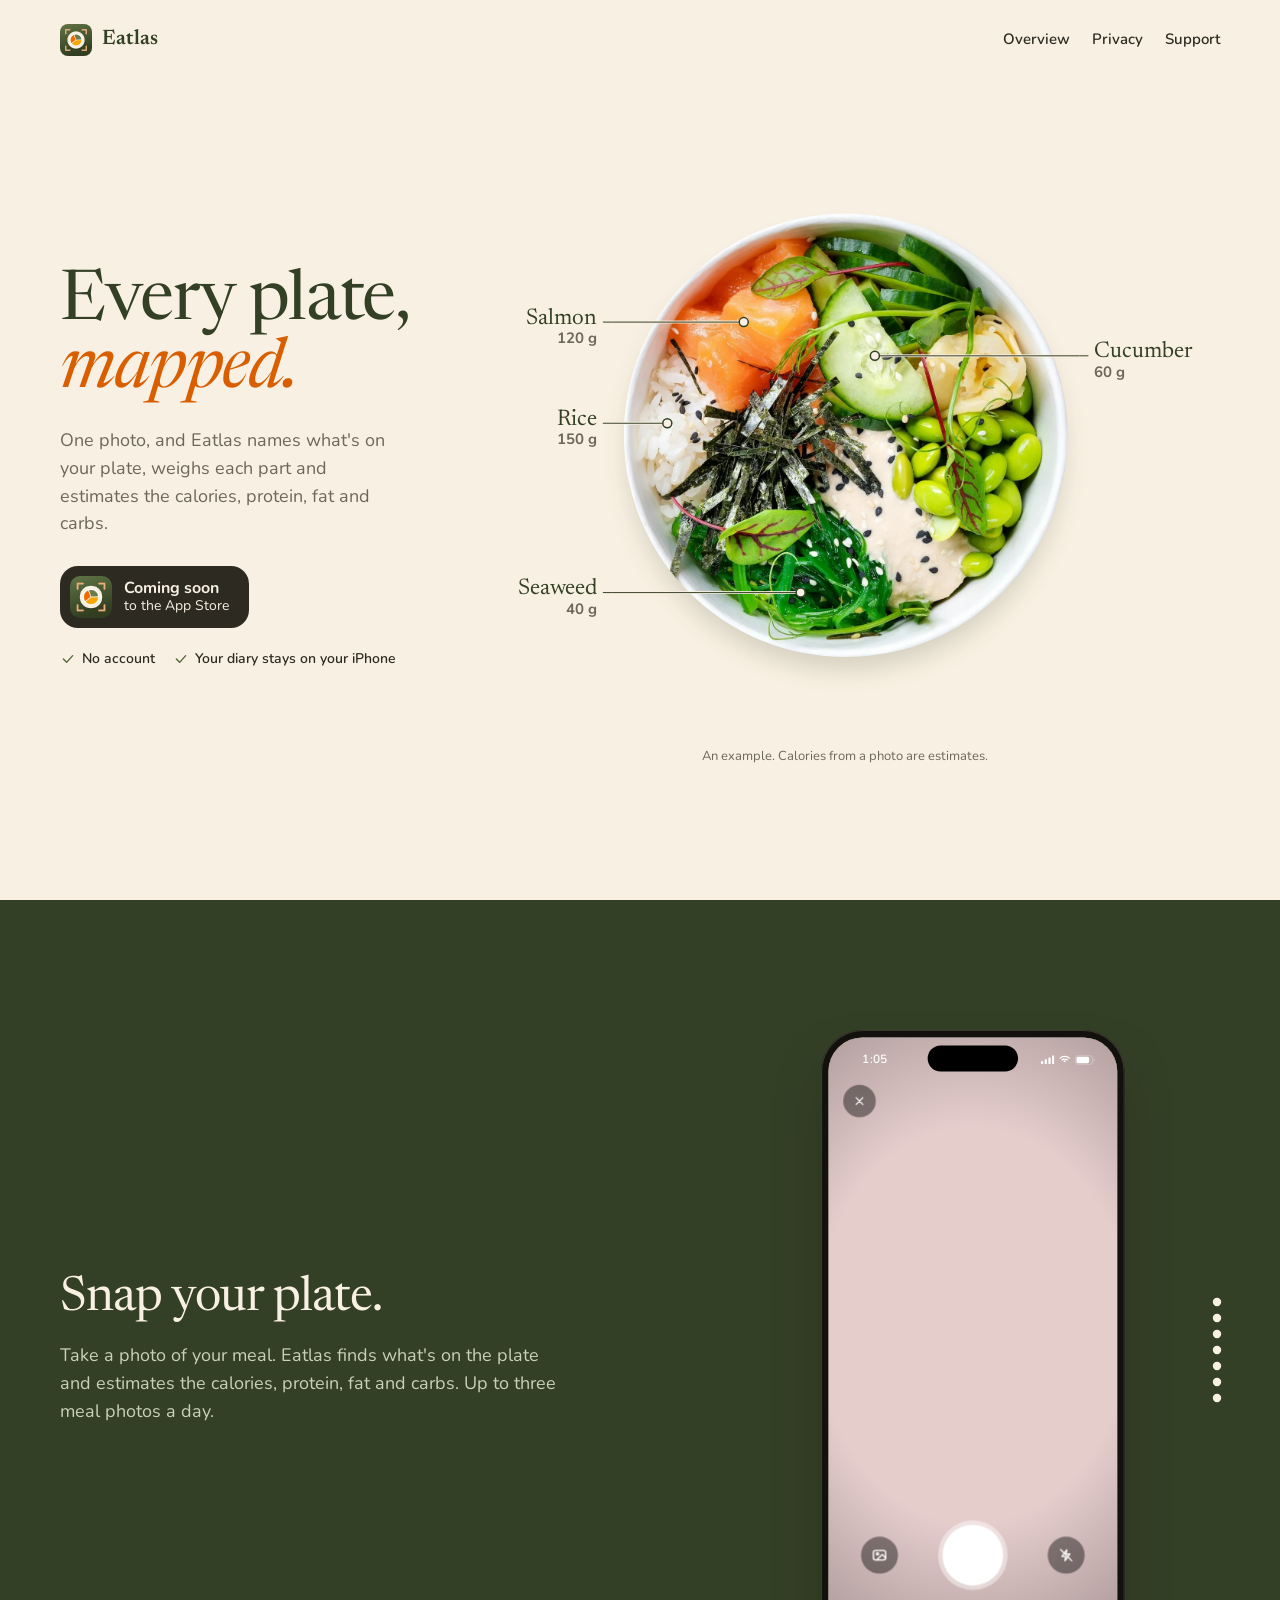
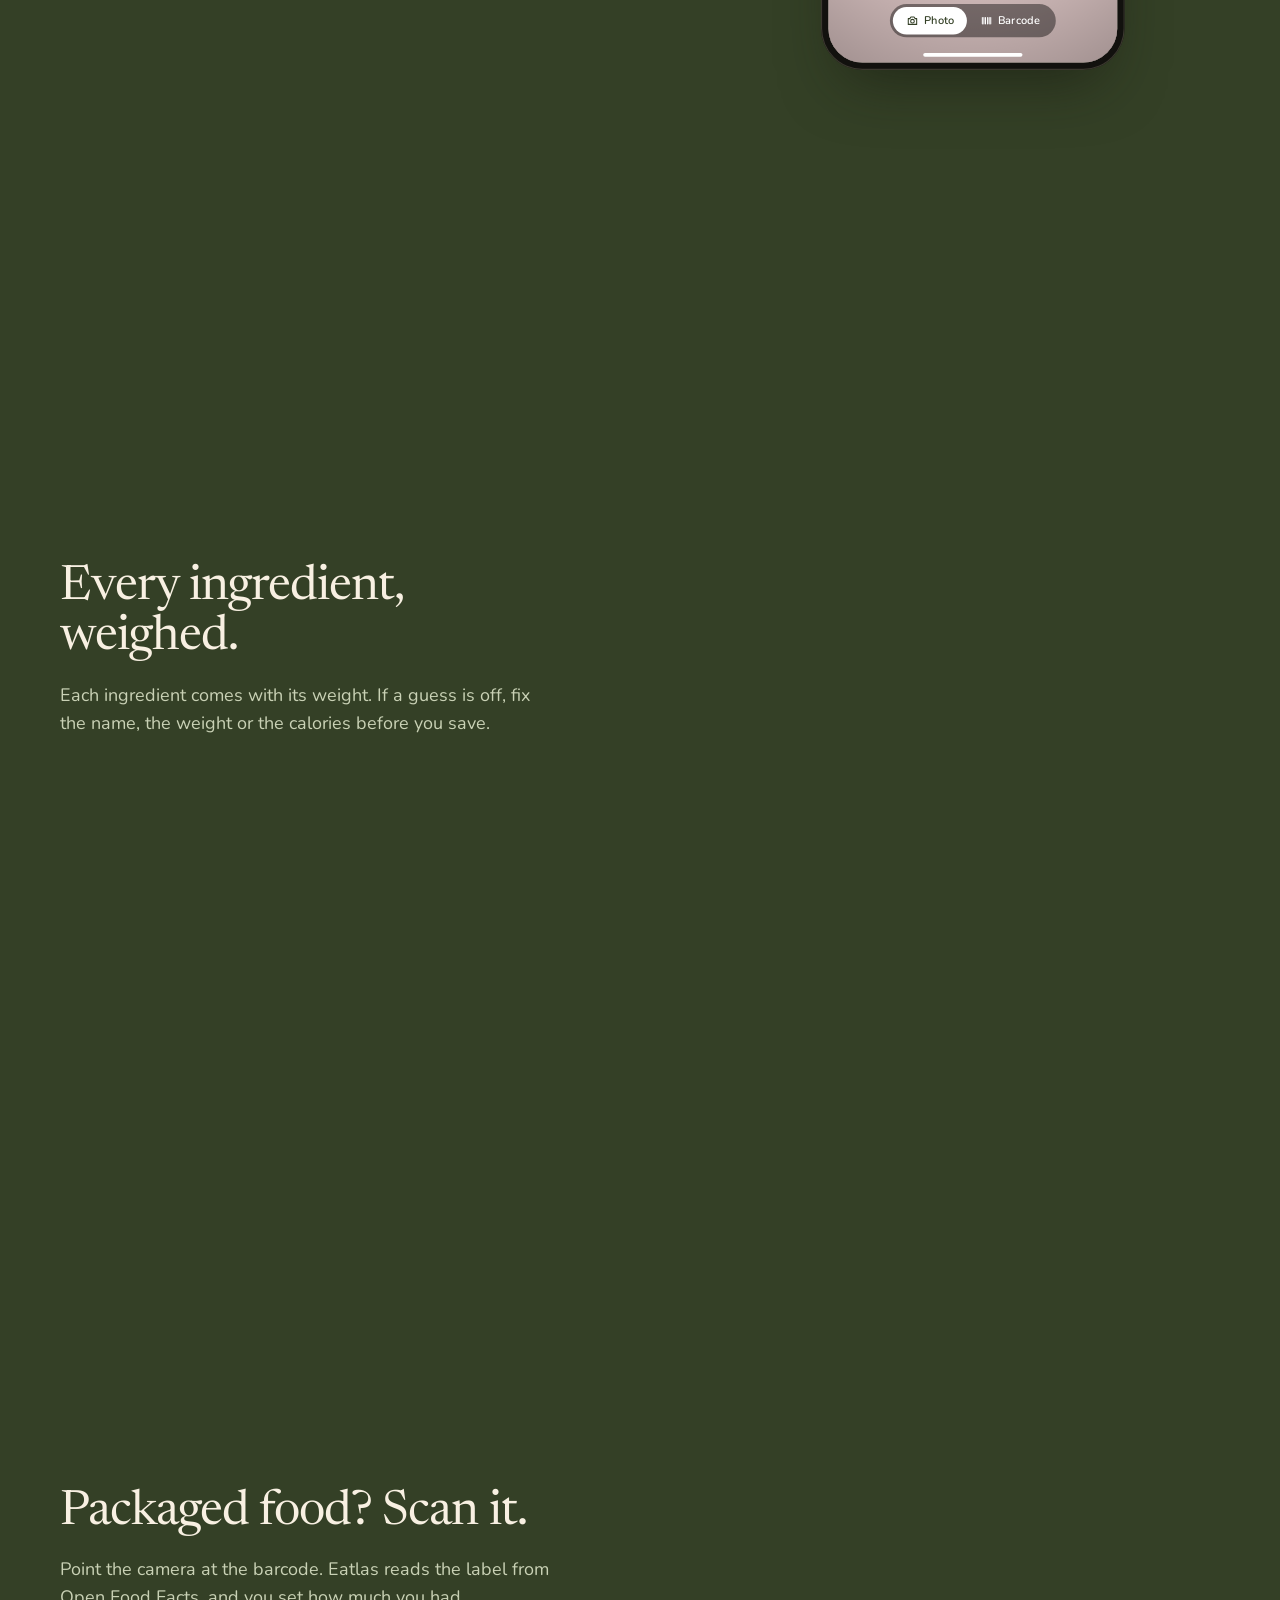
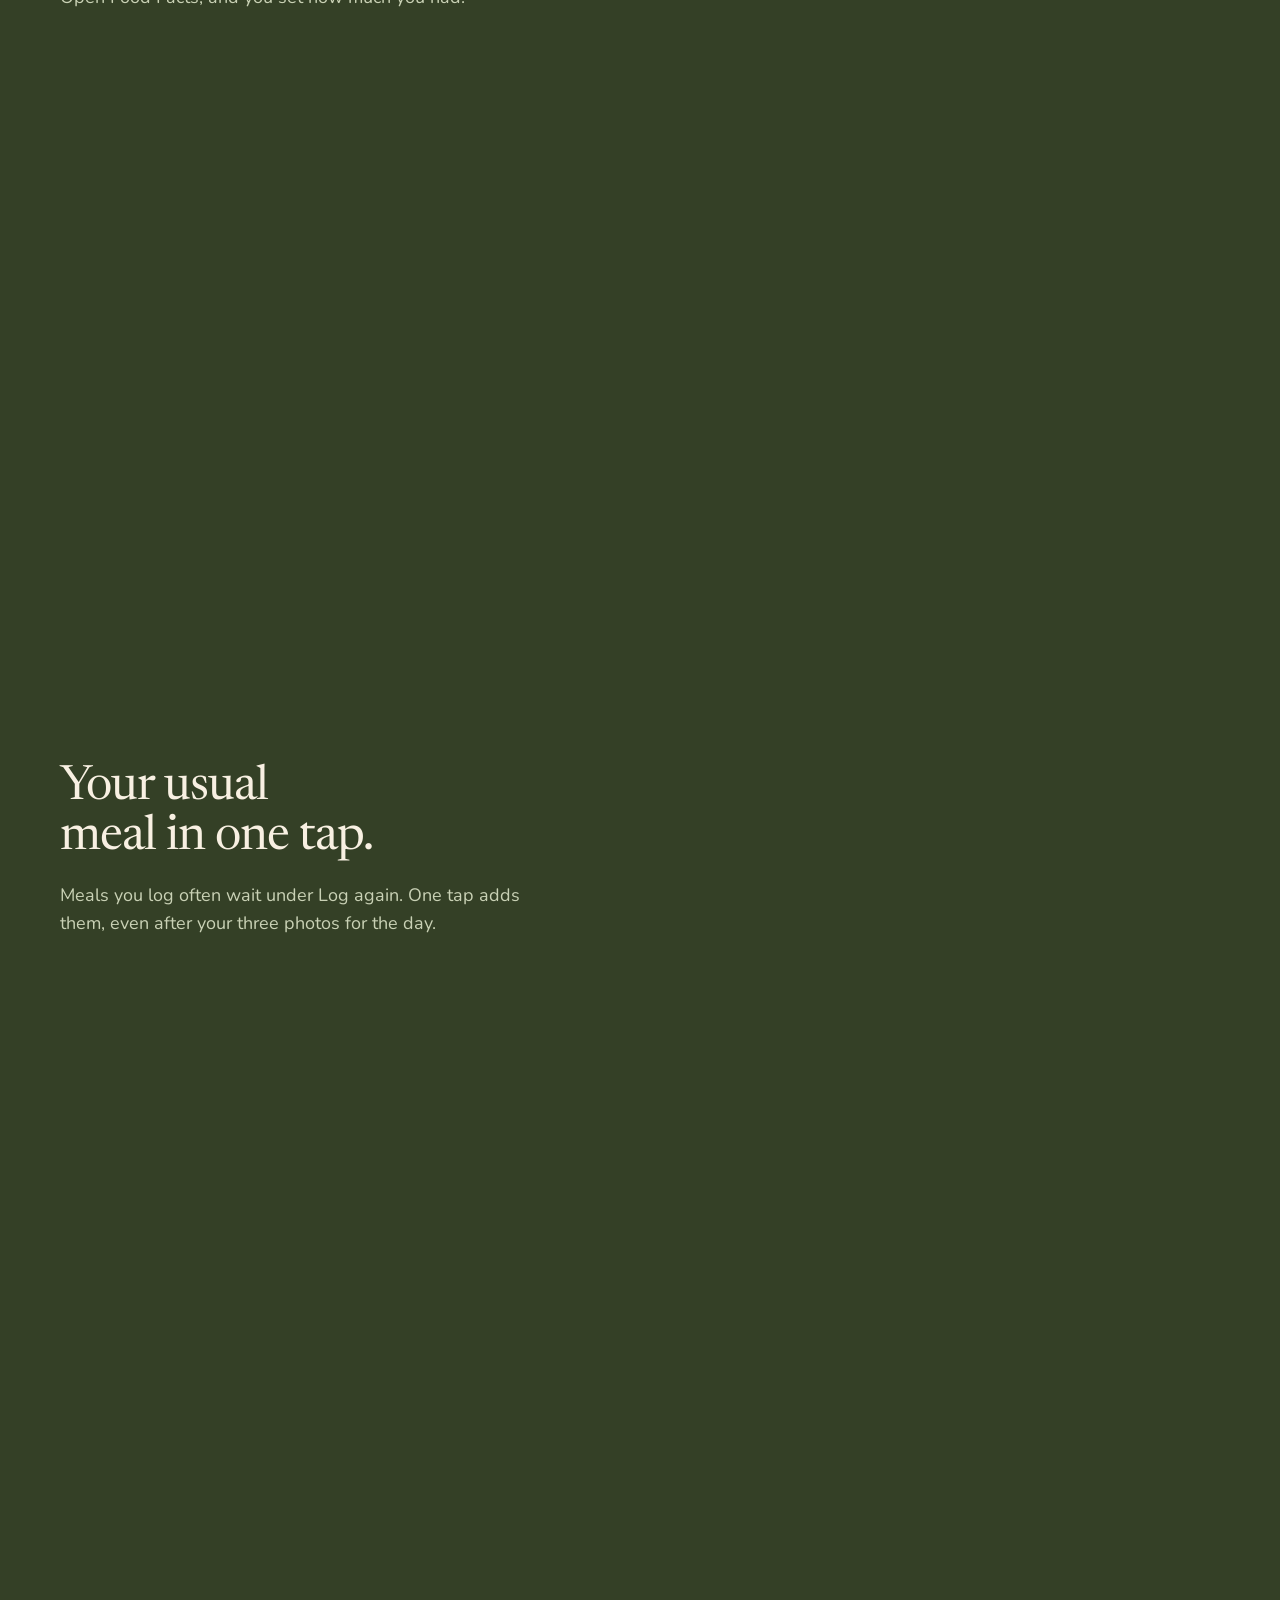
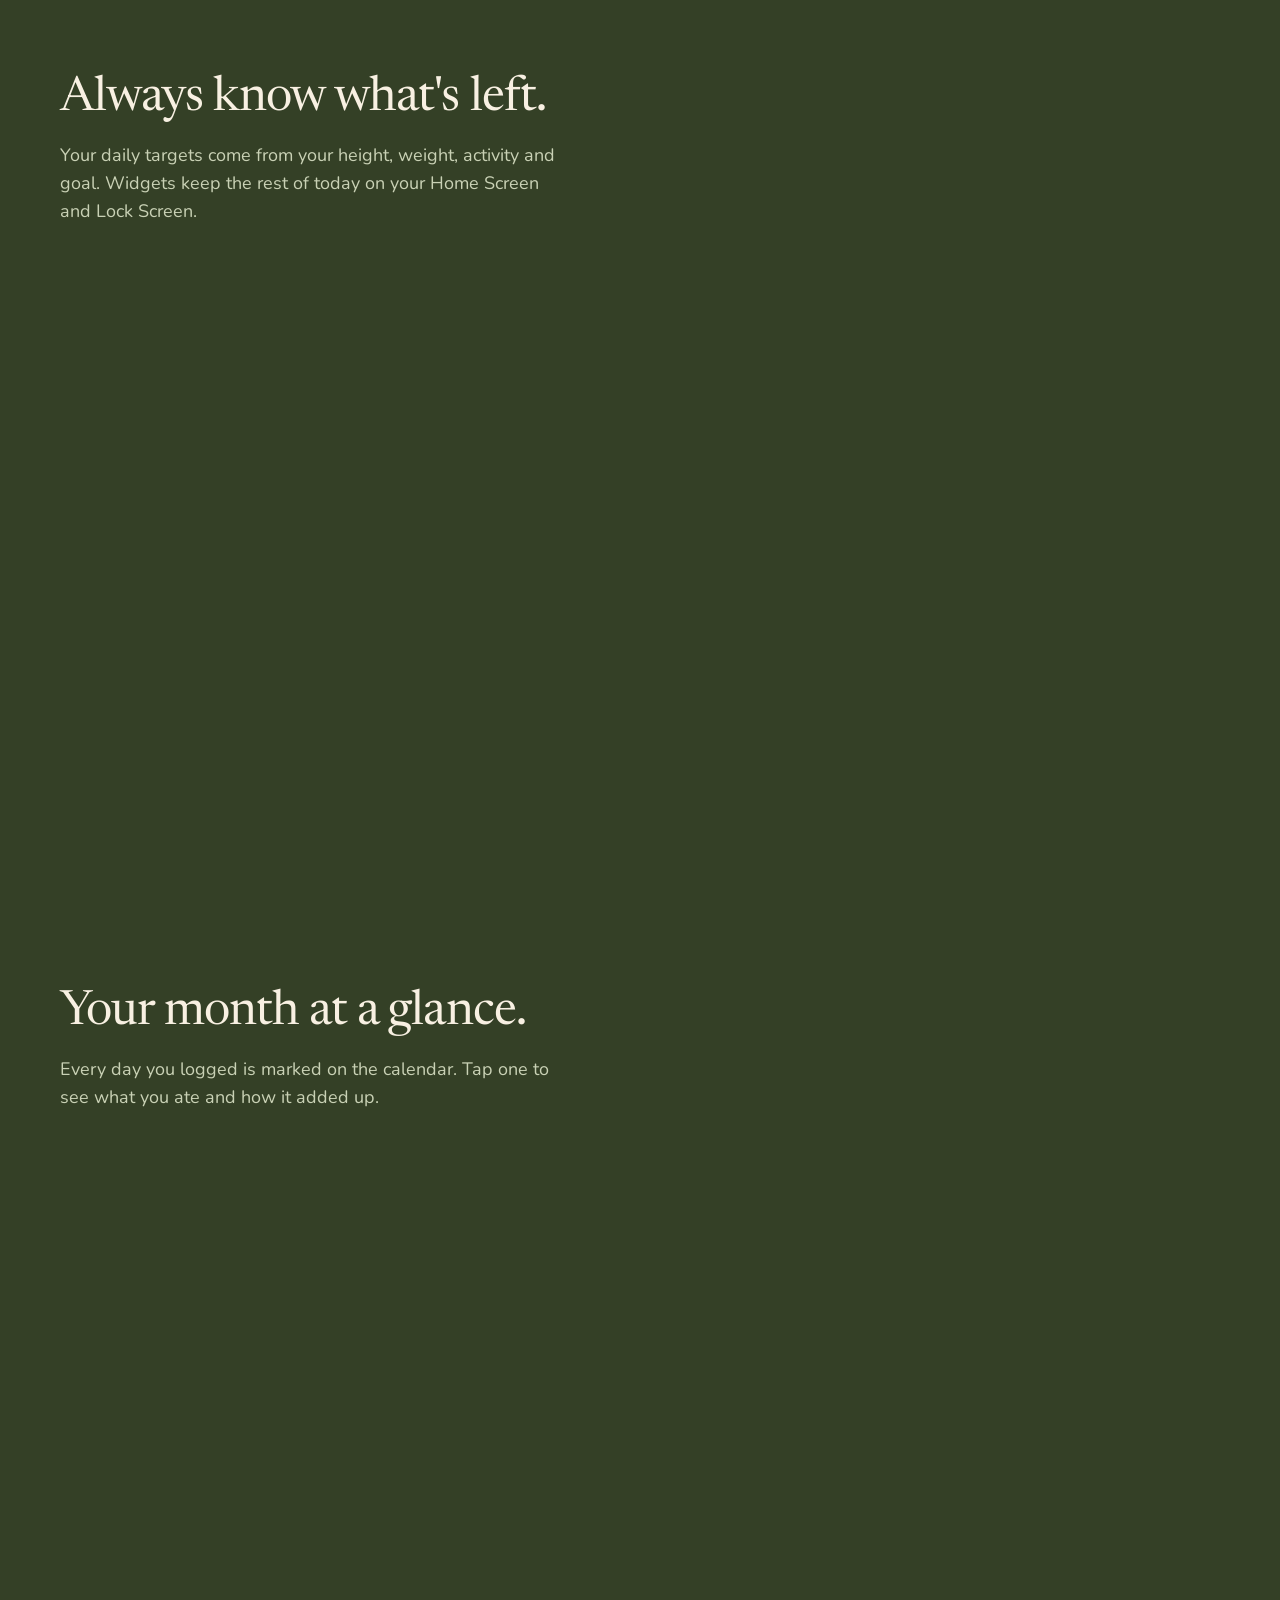
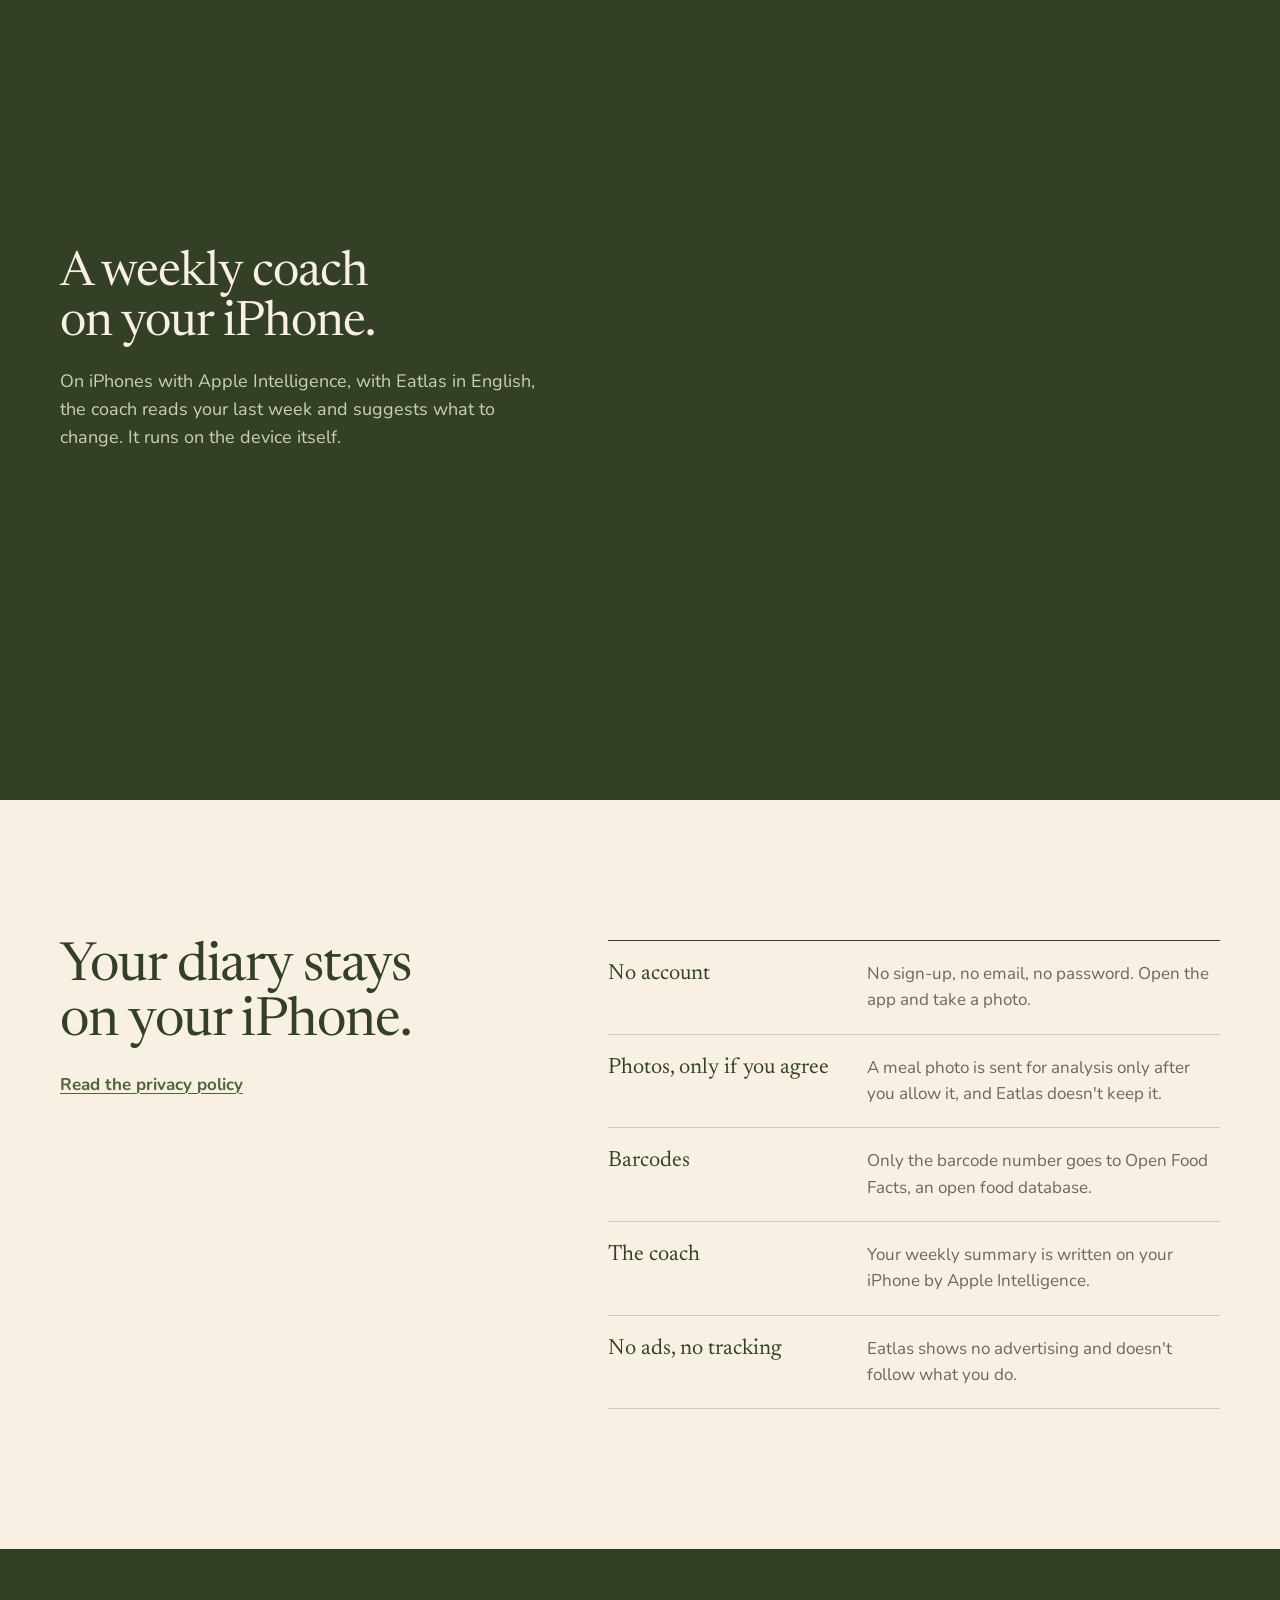
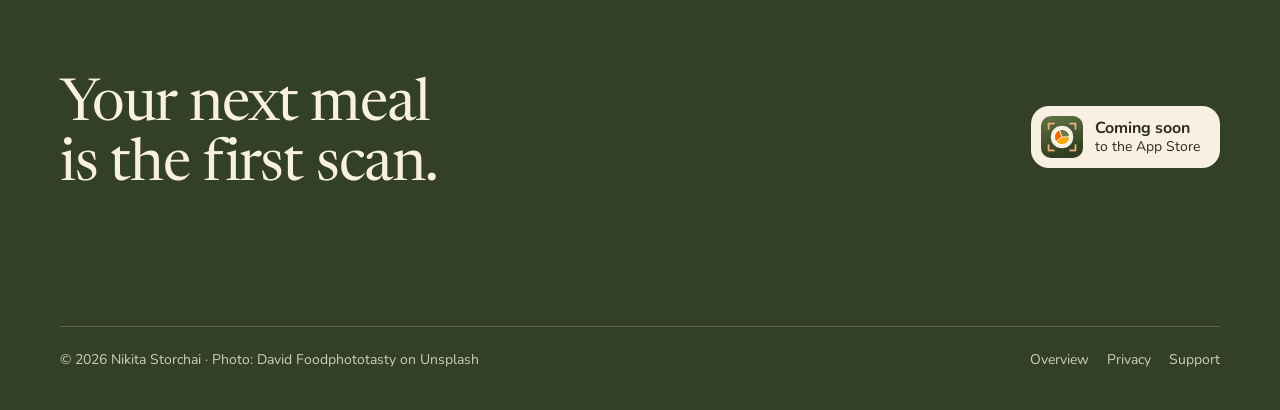
==== commit d44d1808: "Say the coach needs Apple Intelligence and the app in English In 1.0 the coach is off when Apple's o" ====
--- a/index.html
+++ b/index.html
@@ -9,6 +9,12 @@
 <meta property="og:title" content="Eatlas: Photo Calorie Counter">
 <meta property="og:description" content="Take a photo of your plate and Eatlas names every ingredient, weighs it and estimates the calories, protein, fat and carbs.">
 <meta property="og:url" content="https://ogphantom.github.io/eatlas-site/">
+<meta property="og:site_name" content="Eatlas">
+<meta property="og:image" content="https://ogphantom.github.io/eatlas-site/img/og.jpg">
+<meta property="og:image:width" content="1200">
+<meta property="og:image:height" content="630">
+<meta property="og:image:alt" content="Eatlas: Every plate, mapped. A salmon poke bowl with its ingredients labelled by weight.">
+<meta name="twitter:card" content="summary_large_image">
 <meta name="theme-color" content="#F8F0E2">
 <link rel="icon" type="image/png" href="img/icon.png">
 <link rel="apple-touch-icon" href="img/apple-touch-icon.png">
@@ -87,7 +93,7 @@
         </div>
         <div class="step" data-bg="#2C2A21" data-fg="#F8F0E2" data-sub="#B9B1A2">
           <h2>A weekly coach on your iPhone.</h2>
-          <p>On iPhones with Apple Intelligence, Eatlas reads your last week and suggests what to change. It runs on the device itself.</p>
+          <p>On iPhones with Apple Intelligence, with Eatlas in English, the coach reads your last week and suggests what to change. It runs on the device itself.</p>
           <div class="devwrap inline" data-scene="6" aria-hidden="true"></div>
         </div>
       </div>
